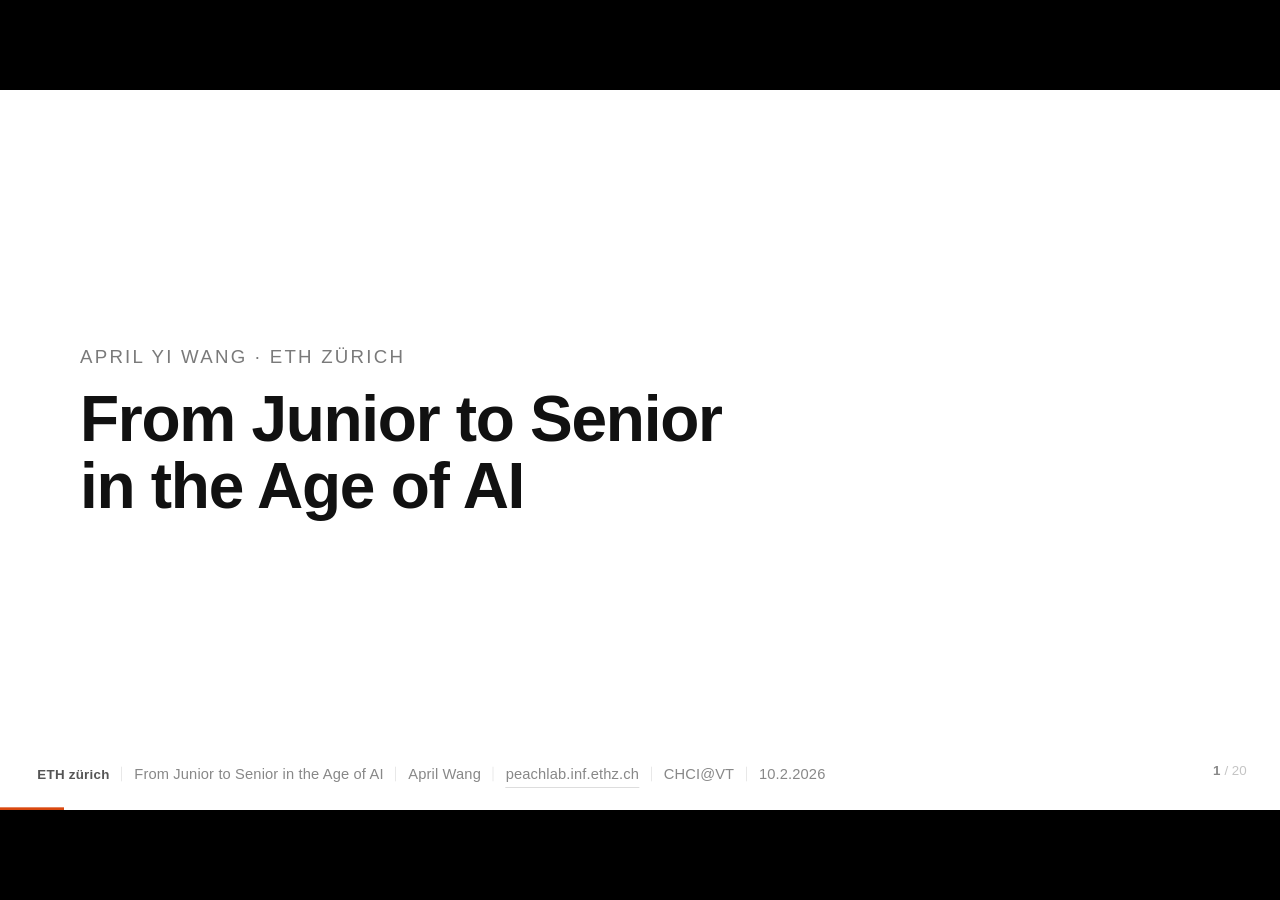
==== index.html @ 9e58dc19 "Polish SketchMind animations, feature walkthroughs, and navigation" ====
<!doctype html>
<html lang="en">
<head>
  <meta name="deck-version" content="2026-10-02 16:45">
<meta charset="utf-8">
<meta name="viewport" content="width=device-width">
<title>From Junior to Senior in the Age of AI</title>
<link rel="stylesheet" href="css/deck.css?v=90">
<link rel="stylesheet" href="css/demos.css?v=90">
</head>
<body>
<div id="stage">

  <!-- ======================= PART 0 ======================= -->

  <section class="slide center" data-title="Title" data-min="1">
    <div class="kicker">April Yi Wang · ETH Zürich</div>
    <h1>From Junior to Senior<br>in the Age of AI</h1>
    <aside class="notes">
      // Slide 1. Open directly.
      Thank you for having me. I'm April Wang, and my research is at the intersection of HCI and educational technology.
      Today, I'll talk about how we can design intelligent systems that help people develop expertise.
      A lot of learning happens while you're trying to get something to work. You try an idea, get stuck, figure out what you misunderstood, and try again. Along the way, you develop judgment.
      AI changes that process. It can get us to a working solution much faster—but reaching a solution and developing that judgment don't necessarily happen together.
      That's the tension I want to explore today.
      // Transition to Slide 2.
      Recent research gives us a reason to look more closely.
    </aside>
  </section>

  <section class="slide" data-title="Why now" data-min="1">
    <div class="why">
      <a class="first" href="https://doi.org/10.1145/3706598.3713778" target="_blank" rel="noopener"><img src="assets/m-lee.png" alt="Lee et al., CHI 2025"><span class="src">Lee et al., CHI 2025 · survey of 319 knowledge workers (self-reported)</span></a>
    </div>
    <aside class="notes">
      // Slide 2. The CHI paper only; no beats.
      A CHI study found that higher confidence in generative AI was associated with less self-reported critical thinking.
      So when we're confident in AI's answer, what happens to our own thinking?
      Let's try a small learning task together. I'll introduce a sorting algorithm, then show you an AI-generated solution—and ask you to predict what it does.
      First, how many of you are familiar with bubble sort?
      // Pause for hands.
      Quite a few! Let's try something less familiar: pancake sort.
    </aside>
  </section>

  <section class="slide" data-demo="intro" data-title="Pancake sort" data-min="1.5">
    <div class="intro">
      <div>
        <h2>Pancake sort</h2>
        <p class="rule">You may only flip the top <i>k</i> pancakes.</p>
        <ol>
          <li>find the largest pancake<small>k = index of the largest</small></li>
          <li>flip it to the top<small>flip(k + 1)</small></li>
          <li>flip it to the bottom<small>flip(n)</small></li>
          <li>repeat on the rest<small>n = n − 1, repeat</small></li>
        </ol>
      </div>
      <div class="stackbox"></div>
    </div>
    <aside class="notes">
      // Slide 3. Four beats.
      You have a stack of pancakes of different sizes and one tool, a spatula. You can slide it in anywhere and flip everything above it: the top k pancakes. That's the only move. The goal is to sort the stack, biggest at the bottom.
      [1] Step one: find the largest pancake in the part you haven't sorted yet. Here it's the 4.
      [2] Step two: flip it to the top.
      [3] Step three: flip the whole unsorted part. Now the largest is at the bottom, and we never touch it again.
      [4] Step four: repeat on the rest.
      On this particular stack, the rest is already sorted. One round happened to be enough. Remember that—it will matter later.
      Four steps. Keep those in mind.
    </aside>
  </section>

  <section class="slide" data-demo="demo0" data-title="Demo 0 · ChatGPT writes pancake sort (Rust)" data-min="3">
    <div class="d0">
      <div class="qtop"></div>
      <div class="window chatwin"><div class="bar"><i></i><i></i><i></i><span>chat</span></div><div class="chat"></div></div>
      <div class="window testwin"><div class="bar"><i></i><i></i><i></i><span>tests</span></div><div class="tests"></div></div>
      <div class="qopts"></div>
      <div class="poll"><div class="qr"><img src="assets/qr.png" alt="QR"><span class="url">peachlab.inf.ethz.ch/vote</span></div><div class="bars"><div class="bar" data-v="A" data-l="4"><i></i><span class="n">0</span></div><div class="bar" data-v="B" data-l="6"><i></i><span class="n">0</span></div><div class="bar" data-v="C" data-l="8"><i></i><span class="n">0</span></div><div class="total">waiting for votes…</div></div></div>
    </div>
    <aside class="notes">
      // Slide 4. Four beats. Beat 4 is the question with the live poll; key 0 resets it.
      Let's do what many of us do now: ask a chatbot to write pancake sort for us—even in a programming language we're not familiar with. Let's say Rust.
      [1] There it is. Ten lines, a confident explanation. It looks plausible.
      [2] And it passes the tests. Four green ticks. This is a very tempting place to stop.
      But let's check what we understand.
      [3] Same code. I've added one line after each flip: print the word "flip."
      [4] For the input 4, 2, 5, 1, how many times does this print "flip"? A, four. B, six. C, eight. Scan the QR code and vote. I'll give you a moment.
      // Wait for the bars. Answer: B, six.
      // Two flips per round, three rounds; in every round the largest is not already at the bottom.
      Six. Two flips in each of three rounds.
      Some of you read the code. Some probably replayed the pancakes in your head. Either way, you had to do something beyond looking at the green ticks: predict what the program would do.
      The code was there. The tests passed. Neither told us whether we understood it.
      That gap is what I want to talk about.
    </aside>
  </section>

  <section class="slide" data-title="How a programmer learns" data-min="2">
      <div class="brainwrap">
      <svg class="brain" viewBox="20 0 1080 900">
        <path class="outline" style="fill:none" d="M 933.0 859.0 C 931.8 858.0 928.5 860.0 925.9 853.1 C 923.4 846.3 920.3 832.1 917.8 818.0 C 915.2 804.0 912.1 788.6 910.7 768.9 C 909.4 749.2 908.6 721.5 909.6 699.9 C 910.5 678.2 912.5 657.4 916.6 639.0 C 920.7 620.7 931.2 599.1 934.1 589.9 C 937.1 580.7 925.8 596.9 934.1 584.0 C 942.5 571.2 972.4 532.4 984.4 512.7 C 996.5 493.0 1001.0 479.9 1006.7 465.9 C 1012.3 451.8 1015.6 438.8 1018.4 428.4 C 1021.1 418.1 1021.9 415.6 1023.1 403.9 C 1024.2 392.2 1025.6 375.2 1025.4 358.2 C 1025.2 341.3 1023.6 316.9 1021.9 302.1 C 1020.1 287.3 1019.2 282.6 1014.9 269.3 C 1010.6 256.1 1002.6 235.8 996.1 222.5 C 989.7 209.3 983.9 200.7 976.3 189.8 C 968.7 178.8 961.6 168.9 950.5 157.0 C 939.4 145.1 923.0 129.5 909.6 118.4 C 896.1 107.3 883.4 98.7 869.8 90.3 C 856.1 81.9 841.1 74.1 827.7 68.1 C 814.2 62.0 803.9 58.1 789.1 54.0 C 774.2 49.9 754.0 45.8 738.8 43.5 C 723.5 41.2 717.9 40.0 697.8 40.0 C 677.7 40.0 640.5 41.2 618.2 43.5 C 596.0 45.8 584.3 48.6 564.4 54.0 C 544.5 59.5 516.8 68.3 498.9 76.3 C 481.0 84.3 470.6 91.9 456.8 102.0 C 442.9 112.1 429.5 122.7 415.8 137.1 C 402.2 151.5 384.0 176.1 374.9 188.6 C 365.7 201.1 364.9 204.0 360.8 212.0 C 356.7 220.0 355.4 221.2 350.3 236.6 C 345.2 252.0 334.3 288.2 330.4 304.4 C 326.5 320.6 327.5 323.3 326.9 333.7 C 326.3 344.0 325.5 354.5 326.9 366.4 C 328.3 378.3 330.4 392.0 335.1 405.0 C 339.8 418.1 351.5 434.7 355.0 444.8 C 358.5 455.0 356.4 460.4 356.2 465.9 C 356.0 471.3 357.1 468.6 353.8 477.6 C 350.5 486.6 344.7 502.3 336.3 519.7 C 327.9 537.1 309.6 568.8 303.5 581.7 C 297.5 594.6 300.4 592.0 300.0 596.9 C 299.6 601.8 300.4 607.3 301.2 611.0 C 302.0 614.7 301.9 616.2 304.7 619.1 C 307.4 622.1 313.3 626.4 317.6 628.5 C 321.8 630.7 324.2 631.2 330.4 632.0 C 336.7 632.8 350.5 632.4 355.0 633.2 C 359.5 634.0 357.3 630.7 357.3 636.7 C 357.3 642.7 353.6 660.1 355.0 669.5 C 356.4 678.8 363.4 684.3 365.5 692.9 C 367.7 701.4 366.1 714.9 367.9 720.9 C 369.6 727.0 374.1 726.4 376.1 729.1 C 378.0 731.9 378.4 728.7 379.6 737.3 C 380.7 745.9 381.1 770.7 383.1 780.6 C 385.0 790.6 387.0 791.7 391.3 797.0 C 395.6 802.3 403.0 808.5 408.8 812.2 C 414.7 815.9 419.9 818.0 426.4 819.2 C 432.8 820.4 442.0 821.2 447.4 819.2 C 452.9 817.3 457.2 809.5 459.1 807.5"/>
        <g class="mod in">
          <text class="lbl" x="60" y="372">Information</text>
          <path class="dash" d="M 250 350 L 465 350 M 250 372 L 465 372 M 250 394 L 465 394"/><path class="head" d="M 457 337 L 485 372 L 457 407"/>
        </g>
        <g class="mod stm">
          <path class="bx" d="M 498.9 298.4 L 534.9 299.3 L 570.8 297.6 L 606.8 298.6 L 642.7 297.8 L 678.6 297.5 L 714.6 298.6 L 715.6 320.5 L 715.1 342.3 L 712.6 364.1 L 712.7 385.9 L 712.5 407.8 L 713.3 429.6 L 678.0 428.9 L 642.7 431.1 L 607.5 431.0 L 572.2 430.3 L 536.9 430.2 L 501.7 431.2 L 502.4 408.2 L 502.0 385.2 L 499.0 362.3 L 500.2 339.3 L 499.9 316.4 L 498.9 293.4"/>
          <text class="lbl mid" x="607" y="358">Short-term</text><text class="lbl mid" x="607" y="392">memory</text>
        </g>
        <g class="mod ltm">
          <path class="bx" d="M 760.0 228.7 L 798.3 230.0 L 836.6 228.8 L 875.0 229.8 L 913.3 229.6 L 951.6 228.4 L 989.9 228.4 L 990.5 253.9 L 990.2 279.4 L 991.0 304.9 L 992.2 330.4 L 992.1 355.9 L 991.7 381.5 L 953.2 380.1 L 914.5 382.2 L 876.0 381.8 L 837.4 379.6 L 798.8 380.3 L 760.2 379.2 L 760.3 353.3 L 760.0 327.4 L 759.6 301.5 L 761.7 275.5 L 759.1 249.6 L 760.0 223.7"/>
          <text class="lbl mid" x="875" y="298">Long-term</text><text class="lbl mid" x="875" y="332">memory</text>
          <path class="dash" d="M 850 390 L 800 530"/><path class="head" d="M 822 525 L 796 540 L 797 512"/>
        </g>
        <g class="mod wm">
          <path class="bx" d="M 619.7 538.8 L 659.8 540.2 L 699.9 537.6 L 740.1 537.6 L 780.2 538.1 L 820.4 539.9 L 860.5 539.1 L 860.0 562.7 L 861.0 586.4 L 860.5 610.1 L 860.8 633.7 L 859.7 657.3 L 859.4 681.0 L 819.4 682.3 L 779.4 680.1 L 739.4 679.3 L 699.3 679.0 L 659.3 679.6 L 619.3 680.2 L 620.8 655.8 L 617.9 631.4 L 618.8 607.0 L 621.0 582.6 L 620.5 558.2 L 619.7 533.8"/>
          <text class="lbl mid" x="740" y="603">Working</text><text class="lbl mid" x="740" y="637">memory</text>
          <path class="dash" d="M 640 440 L 690 530"/><path class="head" d="M 668 522 L 693 538 L 692 508"/>
        </g>
      </svg>
        <div class="examples">
          <div class="beat ex stm"><div class="k">Short-term memory</div><div class="hand">2 3 4 1</div><div class="code">arr[..=max_i].reverse();</div><div class="note">what you just saw</div></div>
          <div class="beat ex wm"><div class="k">Working memory</div><div class="chips"><span>k = 2</span><span>flip(3)</span><span>flip(4)</span><span class="dim">repeat?</span></div><div class="note">where thinking happens</div></div>
          <div class="beat ex ltm"><div class="k">Long-term memory</div><div class="chunks"><span>for size in (2..=n).rev()</span><span>arr[..=max_i].reverse()</span><span>max_by_key(|&amp;i| arr[i])</span></div><div class="note">Rust syntax already learned</div></div>
          <div class="beat ex ai"><div class="k">AI</div><div class="flow">prompt <i>→</i> answer</div><div class="note">nothing passes through working memory · nothing gets stored</div></div>
        </div>
      </div>
    <aside class="notes">
      // Slide 4. Four beats. Head on the left; example cards on the right.
      // Treat the diagram as a simplified model, not a literal pipeline.
      Here's a simplified way to think about that gap.
      [1] You encounter some information: an array, a line of code, an explanation. Short-term memory lets you briefly hold onto it.
      [2] Working memory is where you actively work with that information. Hold the position of the largest pancake. Work out what the flip changes. Remember which part is already sorted. But working memory has limited room.
      [3] What you already know, in long-term memory, makes a difference. If you know Rust, a range or a slice is a familiar chunk. If you don't, understanding the syntax competes with understanding the algorithm.
      Part of expertise is having those chunks—and knowing when to use them.
      [4] A chatbot can give you the finished program without requiring you to predict, test, or revise anything. You can still learn from it, but getting the answer doesn't mean you've done the thinking that builds that expertise.
      Our little poll put some of the thinking back. You had to commit to a prediction.
      So the question for the tools today is: how do we give learners something to think with, inspect, and revise?
    </aside>
  </section>

  <section class="slide center" data-title="Principle" data-min="1">
    <div class="kicker">A principle</div>
    <h1>Make thinking debuggable.</h1>
    <p class="sub"><span class="beat">Externalize it early.</span> <span class="beat">Keep it low-fidelity.</span> <span class="beat">Let it be wrong.</span></p>
    <aside class="notes">
      // Slide 5. Three beats, one line each.
      That gives me my principle: make thinking debuggable.
      Seeing the code is a start. Debuggable means being able to locate a problem in your understanding and do something about it.
      Three things follow.
      [1] Externalize it early. Get the thinking out of your head while you're still forming the solution: a plan, a sketch, a sentence.
      [2] Keep it low-fidelity. Cheap enough to change, but concrete enough that it can be wrong.
      [3] And let it be wrong. Give learners a way to discover the problem and revise their own approach.
      Today, that feedback will take several forms: a label, an explanation, a failing input—and a puppy walking off the screen.
    </aside>
  </section>

  <!-- ======================= PART 1 ======================= -->

  <section class="slide" data-title="1.1 How we learn to program" data-min="1">
    <div class="fid">
      <div class="zones">
        <div class="zone high"><div class="chips"><span class="chip">Python</span></div>
          <pre class="fx code">def pancake_sort(a):
    for size in range(len(a), 1, -1):
        k = a.index(max(a[:size]))
        a[:k+1] = a[:k+1][::-1]
        a[:size] = a[:size][::-1]</pre></div>
        <div class="zone mid beat"><div class="chips"><span class="chip">Scratch</span><span class="chip">Parsons problems</span></div>
          <div class="fx two">
            <div class="blocks"><div class="blk hat">when <b>←</b> key pressed</div><div class="blk">change x by <i>-10</i></div><div class="blk">if <i>x &lt; -220</i> then</div><div class="blk in">set x to <i>-220</i></div></div>
            <div class="parsons"><div class="tile">a[:size] = a[:size][::-1]</div><div class="tile">k = a.index(max(a[:size]))</div><div class="tile">for size in range(len(a), 1, -1):</div><div class="tile">a[:k+1] = a[:k+1][::-1]</div></div>
          </div></div>
        <div class="zone low beat"><div class="chips"><span class="chip">Pseudocode</span><span class="chip">EiPE</span></div>
          <pre class="fx pseudo">find the largest pancake
flip it to the top
flip it to the bottom
repeat on the rest</pre></div>
      </div>
      <div class="axis"><span>High fidelity</span><span class="line"></span><span>Low fidelity</span></div>
      <div class="axis sub"><span>expensive to be wrong</span><span></span><span>cheap to be wrong</span></div>
    </div>
    <aside class="notes">
      // Slide 6. Two beats. Python is there from the start; blocks appear on beat 1, pseudocode on beat 2.
      Programming education already gives us ways to separate reasoning from some of the details of code.
      On the left, Python: syntax, control flow, all the implementation decisions.
      [1] Then blocks. Scratch lets you work with program structure without typing syntax. Parsons problems give you the lines and ask you to put them in order.
      Each representation changes what the learner has to work out.
      [2] Further to the right, pseudocode—or explaining a program in plain English. David Smith here at Virginia Tech has worked on "explain in plain English."
      That's where we'll start: learners expressing a solution in their own words, before implementing it.
      Can a machine help them examine that plan?
    </aside>
  </section>

  <section class="slide" data-demo="demo1" data-title="Demo 1 · DBox" data-min="3">
    <div class="ptag">DBox <span class="sep">|</span> CHI ’25</div>
    <div class="d1">
      <div class="window tree">
        <div class="task">Sort the pancakes. You may only flip the top <em>k</em> pancakes.</div>
        <div class="box nodes"></div>
        <div class="toolbar"><span class="btn">Hint</span><span class="btn primary check">Check</span></div>
      </div>
      <div class="side"><div class="stackbox"></div><div class="cap">[2, 3, 4, 1]</div></div>
    </div>
    <aside class="notes">
      // Slide 7. Seven beats. The box is the whole solution; steps are slices of it.
      This is DBox. Here, the learner starts with a plan. The box represents the whole solution, and each step is a slice of it.
      [1] Two steps: find the largest pancake, flip it to the bottom.
      That's the whole plan as far as this learner is concerned.
      [2] Check. In this interaction, the AI doesn't rewrite the plan. It labels the steps.
      Step one is fine; the dashed border means it could be broken down further. Step two is wrong.
      [3] The learner cuts that step in two: flip it to the top, then flip it to the bottom.
      Check. Those operations now make sense.
      [4] They can keep cutting. "Find the largest" becomes: start with the first element, check each remaining element, update the largest if you find a bigger one.
      That's already almost code, and the learner wrote every word.
      // The missing repetition remains unflagged. Don't reveal it yet.
      One thing we saw in the study was that learners also challenged the system's judgments. When the AI was wrong, they sometimes ignored it or ran their code to check. They had their own reasoning to compare it against.
      [5] Fold step one back up; we've seen it.
      [6] Now change just a few words. Instead of "flip it to the top," the learner writes "flip the biggest one."
      [7] Check. Question mark.
      Does that mean flip just that pancake? Flip the prefix ending there? Move it somewhere?
      The words leave the operation unclear.
      What if the learner could show us what they mean?
    </aside>
  </section>
  <section class="slide" data-demo="demo2" data-title="Demo 2 · Plan Tracing" data-min="2.5">
    <div class="ptag">Plan Tracing <span class="sep">|</span> SIGCSE ’27</div>
    <div class="d1 d2v">
      <div class="window tree">
        <div class="task"><span class="input">input: <b>—</b></span><span class="trhead">array after</span></div>
        <div class="box nodes"></div>
        <div class="toolbar"><span class="btn primary verify">Check</span></div>
      </div>
      <div class="side">
        <div class="stackbox"></div><div class="cap">[2, 3, 4, 1]</div>
        <div class="window feedback"><div class="bar"><i></i><i></i><i></i><span>AI feedback</span><span class="x">✕</span></div><div class="body"></div></div>
      </div>
    </div>
    <aside class="notes">
      // Slide 8. Seven beats. Same box; a trace cell on every slice.
      Plan Tracing. Same plan, same box, same question mark. But now each slice has a cell on the right: what does the array look like after this step?
      [1] Here's the input: 2, 3, 4, 1.
      [2] Finding the largest doesn't change the array. Then comes "flip the biggest one."
      What happens to the numbers?
      [3] The learner writes: 4, 3, 2, 1.
      Now we have something concrete: they flipped the first three elements. The question mark stays because we haven't checked yet.
      [4] Last step: flip the whole stack. 1, 2, 3, 4.
      Sorted. It looks finished.
      [5] Check. In this example, the trace gives the AI enough information to interpret that vague step.
      [6] Now look at the feedback. Seven paragraphs. Buried in there is an important point: this plan never repeats.
      On 3, 2, 4, 1, the same steps would leave us with 1, 3, 2, 4.
      [7] Scroll. Scroll. Scroll.
      The problem is in the explanation. But the most immediate thing on screen is a sorted array.
      In our study, learners used traces to test and revise their own plans. One described working with the numbers before they could explain the idea in words.
      But we didn't find better AI feedback.
      Rather than keep tuning prompts, we wanted to explore a different approach: could we make the trace executable, and check it without a language model?
    </aside>
  </section>
  <section class="slide" data-demo="demo3" data-title="Demo 3 · SketchMind" data-min="5">
    <div class="ptag">SketchMind <span class="sep">|</span> UIST ’26</div>
    <div class="d3">
      <div class="window tablet">
        <div class="pens">
          <span class="pen" data-pen="data" style="--pc:#555"><i></i>Data</span>
          <span class="pen" data-pen="fm" style="--pc:#e8862a"><i></i>find_max</span>
          <span class="pen" data-pen="fl" style="--pc:#8e5bd6"><i></i>flip</span>
          <span class="sep"></span><span class="lbl">user created</span><span class="userpen"></span>
          <span class="spacer"></span>
          <span class="views"><span data-v="value" class="on">value</span><span data-v="index">index</span><span data-v="param">param</span></span>
          <span class="done">Check</span>
        </div>
        <div class="body">
          <div class="canvas"><svg class="sheet" viewBox="0 0 1000 795"></svg>
            <div class="hint"><span class="spark">✦</span>Hmmm, what if we make a small change to the input.</div></div>
          <div class="plan"><div class="hdr">plan <span class="try">Try [3, 2, 4, 1]</span><span class="merge">Merge</span></div></div>
        </div>
      </div>
      <svg class="cursor" viewBox="0 0 100 100"><g transform="translate(4,96) rotate(45)"><path d="M0 0 L-8 -20 L8 -20 Z" fill="#f2dcb8" stroke="#222" stroke-width="2.2" stroke-linejoin="round"/><path d="M0 0 L-3 -8 L3 -8 Z" fill="#222"/><rect x="-8" y="-78" width="16" height="58" rx="2.5" fill="#fff" stroke="#222" stroke-width="2.2"/><rect x="-8" y="-78" width="16" height="9" rx="2.5" fill="#cfcfcf" stroke="#222" stroke-width="2.2"/><line x1="-2" y1="-70" x2="-2" y2="-26" stroke="#ddd" stroke-width="2"/></g></svg>
    </div>
    <aside class="notes">
      // Slide 9. Fourteen beats. Longest demo.
      // If behind, compress beats 11–14 into one view switch and the closing sentence; preserve the move from a concrete example to a general procedure.
      SketchMind. A pen, a tablet, and the same four steps.
      Instead of asking an AI to judge the plan, we run it—and look for an input that breaks it.
      [1] The learner writes the numbers. They're recognized; this is an array now. On the right, a trace starts: one line per operation.
      [2] Pick the find-max pen, draw across the numbers. The 4 lights up. One line in the trace.
      [3] The flip pen, across the first three. They move. Another line.
      [4] Flip across all four. Sorted. Three lines, and the learner is done.
      Same place we were in the last demo.
      [5] Check. Instead of an explanation, a small change to the input.
      [6] One tap. The input becomes 3, 2, 4, 1. The procedure stays the same.
      [7] Replay. Find max. Flip three. Flip all.
      1, 3, 2, 4. Not sorted.
      Now the missing repetition has a visible consequence.
      We saw this in our study too. One learner's bubble sort worked on the first input. A small change exposed a missing comparison—and they went back and added it.
      [8] Here, the learner needs another round. Rather than rebuild those operations, they select the three steps and merge them.
      One reusable procedure. Their own pen.
      [9] Pick it up. Apply it to the first three numbers. The machine performs the round they defined.
      [10] Then the first two. Sorted.
      They've built the repetition through concrete actions. But so far, it's still a solution on four numbers.
      [11] How do we get from this example to an algorithm?
      [12] Switch to index view. Same operations, now expressed through positions rather than values.
      The rounds have the same structure. What changes is the range.
      [13] Merge that repeated structure into a loop.
      [14] In parameter view: from n minus one down to one.
      Now the procedure can describe a stack of a different size.
      This is pancake sort, the thing the chatbot wrote in Demo 0, except this learner can point at every line and say where it came from.
      No language model judged the plan here. The operations have defined behavior, and the checker searches for a failing input.
      That works in this constrained world of arrays and sorting. But many people learn programming because they want to make something visual.
      What should a useful step look like for them?
    </aside>
  </section>
  <section class="slide" data-demo="demo4" data-title="Demo 4 · VisDeCode" data-min="1.5">
    <div class="ptag">VisDeCode <span class="sep">|</span> Ongoing</div>
    <div class="d4">
      <div class="hero">
        <div class="pair">
          <canvas class="big" width="900" height="624"></canvas>
          <pre class="impl">int n = 4;
float[] ys = new float[n];

void pancake(float x, float y) {
  fill(200, 138, 58);
  ellipse(x, y + 10, 200, 70);   // edge
  ellipse(x, y, 200, 70);        // top
  fill(139, 74, 18);
  ellipse(x, y - 6, 144, 44);    // syrup
  rect(x - 40, y, 6, 30);        // drips
  rect(x + 10, y, 6, 40);
  fill(240, 200, 60);
  rect(x - 14, y - 30, 28, 18);  // butter
}

void draw() {
  for (int i = 0; i &lt; n; i++)
    ys[i] = height/2 - i*24;
  for (int i = 0; i &lt; n; i++)
    pancake(width/2, ys[i]);
}</pre>
        </div>
        <div class="cap">Draw a pancake in Processing.</div>
      </div>
      <div class="task"><canvas class="target" width="300" height="208"></canvas><div>Draw a pancake in Processing.<div class="muted">Two ways to break it into steps.</div></div></div>
      <div class="cols">
        <div class="col code"><h3>code-based <small>one code change per step</small></h3></div>
        <div class="col vis"><h3>visual-based <small>one visible change per step</small></h3></div>
      </div>
    </div>
    <aside class="notes">
      // Slide 10. One beat. Keep it to about a minute.
      A different task: draw a pancake in Processing.
      [1] Here are two ways to break the implementation into steps.
      On the left, by code structure: declare the array—nothing on the canvas. Fill the array—nothing. Define the function—still nothing. Then everything appears at once.
      On the right, by what you can see: one pancake, then thickness and butter, then syrup, then the stack.
      Same final picture. Same final code. A different route through it.
      In our workshops, learners described how visible intermediate results helped them understand the next step and try it themselves.
      That's VisDeCode: make each step produce a change the learner can inspect.
      So far, we've focused on helping learners express and check a solution. But when AI can fill in the gaps, we also have to ask: which decisions should it make?
    </aside>
  </section>
  <section class="slide" data-demo="demo5" data-title="Demo 5 · Scratch" data-min="2.5">
    <div class="ptag">ScratchStoryboard <span class="sep">|</span> Ongoing</div>
    <div class="d5">
      <div class="task"><span class="lbl">Task</span><span class="q"></span></div>
      <div class="grid">
        <div class="window panel">
          <div class="bar"><i></i><i></i><i></i><span>preview</span><span class="toggle"><span data-m="plan" class="on">Plan</span><span data-m="code">Code</span></span><span class="spacer"></span><span class="check">Check</span></div>
          <div class="content">
            <div class="planlist"></div>
            <div class="codeview"><div class="blocks"></div><div class="planlist mini"></div></div>
          </div>
        </div>
        <div class="stagebox">
          <canvas width="1440" height="1080"></canvas>
          <div class="keys"><span class="l">←</span><span class="r">→</span></div>
          <div class="hint"><span class="spark">✦</span>Hmmm, how about this…</div>
        </div>
      </div>
    </div>
    <aside class="notes">
      // Slide 11. Five beats. Key moment is beat 3: the puppy walks off. Let it sit.
      A task for a child: design a game where a puppy catches falling pancakes.
      The child describes it in a sentence.
      [1] AI can turn that sentence into a preview. On the left, the plan it interpreted. On the right, the game.
      [2] Left, right. The puppy catches. It works.
      But the sentence didn't specify everything.
      [3] Try holding left.
      // Pause. Say nothing until the puppy is gone.
      What happens at the edge of the screen?
      The child never specified that. The AI chose a behavior. Now there's a decision the child can inspect—and make.
      [4] Add a line: if the puppy reaches the edge, keep it there.
      Now it stops. Still catches.
      In our study with educators, an incomplete plan wasn't automatically a reason to withhold a preview. Sometimes seeing what happens could help a child decide what they wanted. Other times, educators wanted clarification first.
      [5] Now switch to code mode. The blocks are the child's to build, and the plan tracks their progress.
      The preview gives them something to examine. They still implement the game.
      The design question is when AI's help creates an opportunity to reason—and when it quietly takes that opportunity away.
    </aside>
  </section>
  <section class="slide" data-title="Part 1 close" data-min="1">
    <div class="recap">
      <p class="motto">Make thinking debuggable.</p>
      <p class="motto2">Externalize it early. Keep it low-fidelity. Let it be wrong.</p>
      <table class="mat">
        <thead><tr><th></th><th>externalize through</th><th>be wrong through</th></tr></thead>
        <tbody>
          <tr><td class="who">DBox</td><td>natural language</td><td>natural language</td></tr>
          <tr><td class="who">Plan Tracing</td><td>natural language + tracing</td><td>natural language</td></tr>
          <tr><td class="who">SketchMind</td><td>sketch + tracing</td><td>tracing</td></tr>
        </tbody>
      </table>
    </div>
    <aside class="notes">
      // Slide 12. Static. About thirty seconds.
      Three tools, two questions: how does the learner express their thinking, and how can they check it?
      DBox: a plan in words, with feedback on its steps.
      Plan Tracing: concrete states alongside those words. Helpful for learners' reasoning, but the AI feedback remained a problem.
      SketchMind: executable actions, with a counterexample replayed through the learner's own procedure.
      Across these designs, we moved toward feedback the learner could inspect directly.
      Make thinking debuggable: externalize it early, keep it cheap to revise, and make mistakes useful.
      But everything so far has focused on one learner and one machine. Expertise also grows through other people.
    </aside>
  </section>

  <!-- ======================= PART 2 ======================= -->

  <section class="slide" data-title="2.1 Nobody becomes senior alone" data-min="1">
    <div class="crowd">
      <svg viewBox="0 0 1920 1080" class="crowdsvg">
        <defs><symbol id="headsym" viewBox="150 30 900 850"><path class="outline" style="fill:none;stroke:#1a1a1a;stroke-width:var(--sw,6px);stroke-linejoin:round;stroke-linecap:round" d="M 933.0 859.0 C 931.8 858.0 928.5 860.0 925.9 853.1 C 923.4 846.3 920.3 832.1 917.8 818.0 C 915.2 804.0 912.1 788.6 910.7 768.9 C 909.4 749.2 908.6 721.5 909.6 699.9 C 910.5 678.2 912.5 657.4 916.6 639.0 C 920.7 620.7 931.2 599.1 934.1 589.9 C 937.1 580.7 925.8 596.9 934.1 584.0 C 942.5 571.2 972.4 532.4 984.4 512.7 C 996.5 493.0 1001.0 479.9 1006.7 465.9 C 1012.3 451.8 1015.6 438.8 1018.4 428.4 C 1021.1 418.1 1021.9 415.6 1023.1 403.9 C 1024.2 392.2 1025.6 375.2 1025.4 358.2 C 1025.2 341.3 1023.6 316.9 1021.9 302.1 C 1020.1 287.3 1019.2 282.6 1014.9 269.3 C 1010.6 256.1 1002.6 235.8 996.1 222.5 C 989.7 209.3 983.9 200.7 976.3 189.8 C 968.7 178.8 961.6 168.9 950.5 157.0 C 939.4 145.1 923.0 129.5 909.6 118.4 C 896.1 107.3 883.4 98.7 869.8 90.3 C 856.1 81.9 841.1 74.1 827.7 68.1 C 814.2 62.0 803.9 58.1 789.1 54.0 C 774.2 49.9 754.0 45.8 738.8 43.5 C 723.5 41.2 717.9 40.0 697.8 40.0 C 677.7 40.0 640.5 41.2 618.2 43.5 C 596.0 45.8 584.3 48.6 564.4 54.0 C 544.5 59.5 516.8 68.3 498.9 76.3 C 481.0 84.3 470.6 91.9 456.8 102.0 C 442.9 112.1 429.5 122.7 415.8 137.1 C 402.2 151.5 384.0 176.1 374.9 188.6 C 365.7 201.1 364.9 204.0 360.8 212.0 C 356.7 220.0 355.4 221.2 350.3 236.6 C 345.2 252.0 334.3 288.2 330.4 304.4 C 326.5 320.6 327.5 323.3 326.9 333.7 C 326.3 344.0 325.5 354.5 326.9 366.4 C 328.3 378.3 330.4 392.0 335.1 405.0 C 339.8 418.1 351.5 434.7 355.0 444.8 C 358.5 455.0 356.4 460.4 356.2 465.9 C 356.0 471.3 357.1 468.6 353.8 477.6 C 350.5 486.6 344.7 502.3 336.3 519.7 C 327.9 537.1 309.6 568.8 303.5 581.7 C 297.5 594.6 300.4 592.0 300.0 596.9 C 299.6 601.8 300.4 607.3 301.2 611.0 C 302.0 614.7 301.9 616.2 304.7 619.1 C 307.4 622.1 313.3 626.4 317.6 628.5 C 321.8 630.7 324.2 631.2 330.4 632.0 C 336.7 632.8 350.5 632.4 355.0 633.2 C 359.5 634.0 357.3 630.7 357.3 636.7 C 357.3 642.7 353.6 660.1 355.0 669.5 C 356.4 678.8 363.4 684.3 365.5 692.9 C 367.7 701.4 366.1 714.9 367.9 720.9 C 369.6 727.0 374.1 726.4 376.1 729.1 C 378.0 731.9 378.4 728.7 379.6 737.3 C 380.7 745.9 381.1 770.7 383.1 780.6 C 385.0 790.6 387.0 791.7 391.3 797.0 C 395.6 802.3 403.0 808.5 408.8 812.2 C 414.7 815.9 419.9 818.0 426.4 819.2 C 432.8 820.4 442.0 821.2 447.4 819.2 C 452.9 817.3 457.2 809.5 459.1 807.5"/><g class="inner" style="visibility: var(--inner, visible)"><path class="bx" style="fill:#fff;stroke:#1a1a1a;stroke-width:5px;stroke-linejoin:round" d="M 498.9 298.4 L 534.9 299.3 L 570.8 297.6 L 606.8 298.6 L 642.7 297.8 L 678.6 297.5 L 714.6 298.6 L 715.6 320.5 L 715.1 342.3 L 712.6 364.1 L 712.7 385.9 L 712.5 407.8 L 713.3 429.6 L 678.0 428.9 L 642.7 431.1 L 607.5 431.0 L 572.2 430.3 L 536.9 430.2 L 501.7 431.2 L 502.4 408.2 L 502.0 385.2 L 499.0 362.3 L 500.2 339.3 L 499.9 316.4 L 498.9 293.4"/><path class="bx" style="fill:#fff;stroke:#1a1a1a;stroke-width:5px;stroke-linejoin:round" d="M 760.0 228.7 L 798.3 230.0 L 836.6 228.8 L 875.0 229.8 L 913.3 229.6 L 951.6 228.4 L 989.9 228.4 L 990.5 253.9 L 990.2 279.4 L 991.0 304.9 L 992.2 330.4 L 992.1 355.9 L 991.7 381.5 L 953.2 380.1 L 914.5 382.2 L 876.0 381.8 L 837.4 379.6 L 798.8 380.3 L 760.2 379.2 L 760.3 353.3 L 760.0 327.4 L 759.6 301.5 L 761.7 275.5 L 759.1 249.6 L 760.0 223.7"/><path class="bx" style="fill:#fff;stroke:#1a1a1a;stroke-width:5px;stroke-linejoin:round" d="M 619.7 538.8 L 659.8 540.2 L 699.9 537.6 L 740.1 537.6 L 780.2 538.1 L 820.4 539.9 L 860.5 539.1 L 860.0 562.7 L 861.0 586.4 L 860.5 610.1 L 860.8 633.7 L 859.7 657.3 L 859.4 681.0 L 819.4 682.3 L 779.4 680.1 L 739.4 679.3 L 699.3 679.0 L 659.3 679.6 L 619.3 680.2 L 620.8 655.8 L 617.9 631.4 L 618.8 607.0 L 621.0 582.6 L 620.5 558.2 L 619.7 533.8"/>
            <path class="dash" style="fill:none;stroke:#1a1a1a;stroke-width:5px;stroke-dasharray:10 10;stroke-linecap:round" d="M 640 440 L 690 530"/><path class="dash" style="fill:none;stroke:#1a1a1a;stroke-width:5px;stroke-dasharray:10 10;stroke-linecap:round" d="M 850 390 L 800 530"/><text class="lbl mid" style="font-size:28px;font-weight:600;fill:#1a1a1a;text-anchor:middle" x="607" y="358">Short-term</text><text class="lbl mid" style="font-size:28px;font-weight:600;fill:#1a1a1a;text-anchor:middle" x="607" y="392">memory</text><text class="lbl mid" style="font-size:28px;font-weight:600;fill:#1a1a1a;text-anchor:middle" x="875" y="298">Long-term</text><text class="lbl mid" style="font-size:28px;font-weight:600;fill:#1a1a1a;text-anchor:middle" x="875" y="332">memory</text><text class="lbl mid" style="font-size:28px;font-weight:600;fill:#1a1a1a;text-anchor:middle" x="740" y="603">Working</text><text class="lbl mid" style="font-size:28px;font-weight:600;fill:#1a1a1a;text-anchor:middle" x="740" y="637">memory</text></g></symbol></defs>
        <g class="others beat" transform="translate(0,70)">
          <use href="#headsym" x="181" y="153" width="210" height="200"/>
          <use href="#headsym" x="399" y="128" width="210" height="200"/>
          <use href="#headsym" x="677" y="147" width="210" height="200"/>
          <use href="#headsym" x="921" y="135" width="210" height="200"/>
          <use href="#headsym" x="1169" y="143" width="210" height="200"/>
          <use href="#headsym" x="1418" y="130" width="210" height="200"/>
          <use href="#headsym" x="1663" y="137" width="210" height="200"/>
          <use href="#headsym" x="113" y="454" width="210" height="200"/>
          <use href="#headsym" x="371" y="441" width="210" height="200"/>
          <use href="#headsym" x="603" y="434" width="210" height="200"/>
          <use href="#headsym" x="1088" y="427" width="210" height="200"/>
          <use href="#headsym" x="1354" y="435" width="210" height="200"/>
          <use href="#headsym" x="1601" y="451" width="210" height="200"/>
          <use href="#headsym" x="166" y="742" width="210" height="200"/>
          <use href="#headsym" x="406" y="727" width="210" height="200"/>
          <use href="#headsym" x="659" y="730" width="210" height="200"/>
          <use href="#headsym" x="915" y="754" width="210" height="200"/>
          <use href="#headsym" x="1171" y="731" width="210" height="200"/>
          <use href="#headsym" x="1429" y="748" width="210" height="200"/>
          <use href="#headsym" x="1673" y="751" width="210" height="200"/>
        </g>
        <g class="links beat" transform="translate(0,70)">
          <line x1="395" y1="222" x2="396" y2="219"/>
          <line x1="613" y1="215" x2="673" y2="220"/>
          <line x1="891" y1="222" x2="917" y2="219"/>
          <line x1="756" y1="328" x2="734" y2="412"/>
          <line x1="1004" y1="317" x2="982" y2="417"/>
          <line x1="1383" y1="218" x2="1414" y2="215"/>
          <line x1="1245" y1="324" x2="1222" y2="406"/>
          <line x1="1632" y1="213" x2="1659" y2="214"/>
          <line x1="1501" y1="313" x2="1480" y2="412"/>
          <line x1="1747" y1="320" x2="1726" y2="428"/>
          <line x1="237" y1="637" x2="252" y2="718"/>
          <line x1="585" y1="518" x2="599" y2="517"/>
          <line x1="489" y1="625" x2="498" y2="702"/>
          <line x1="817" y1="516" x2="851" y2="518"/>
          <line x1="727" y1="617" x2="744" y2="707"/>
          <line x1="980" y1="623" x2="1001" y2="731"/>
          <line x1="1302" y1="510" x2="1350" y2="512"/>
          <line x1="1221" y1="608" x2="1249" y2="710"/>
          <line x1="1483" y1="617" x2="1510" y2="726"/>
          <line x1="1730" y1="633" x2="1754" y2="729"/>
          <line x1="380" y1="816" x2="402" y2="813"/>
          <line x1="619" y1="808" x2="655" y2="809"/>
          <line x1="872" y1="819" x2="912" y2="825"/>
          <line x1="1129" y1="826" x2="1168" y2="820"/>
          <line x1="1385" y1="817" x2="1425" y2="822"/>
          <line x1="1643" y1="830" x2="1669" y2="830"/>
        </g>
        <g class="ask beat">
          <path class="bub" d="M 1040 36 h 560 a 18 18 0 0 1 18 18 v 96 a 18 18 0 0 1 -18 18 h -340 l -40 40 l -6 -40 h -174 a 18 18 0 0 1 -18 -18 v -96 a 18 18 0 0 1 18 -18 z"/>
          <text class="q" x="1070" y="84">Why does pancake sort run faster on an</text>
          <text class="q" x="1070" y="126">unsorted array than on a sorted one?</text>
        </g>
        <use class="me" href="#headsym" x="110" y="90" width="900" height="850"/>
      </svg>
    </div>
    <aside class="notes">
      // Slide 13. Three beats. The head shrinks into a crowd.
      This is the same head from before.
      [1] Zoom out, and it's one among many.
      [2] Other people challenge our assumptions, share approaches we wouldn't have considered, and notice details we miss.
      A colleague asks why. Someone on a forum spots the important number in your question.
      [3] Here's a different sorting problem: a program runs faster on unsorted data than on sorted data.
      You can measure it, but you can't explain it.
      Where do you go?
    </aside>
  </section>
  <section class="slide" data-demo="demo6" data-title="Demo 6 · ChatCommunity" data-min="2.5">
    <div class="ptag">ChatCommunity <span class="sep">|</span> CSCW ’26 Best Paper 🏆</div>
    <div class="d6">
      <div class="cols">
        <div class="window col gpt"><div class="bar"><i></i><i></i><i></i><span></span></div><div class="body"><div class="uq"><span class="avatar">🐑</span><span class="qt">Pancake sort on a sorted array should do zero flips. But when I test it, the <b>unsorted</b> array runs faster — <code>unsorted: 3 h</code> <code>sorted: 6 h</code> on 600,000 strings. Why?</span></div><div class="ans"></div></div></div>
        <div class="window col thread"><div class="bar"><i></i><i></i><i></i><span>stackoverflow.com/questions/75779984</span></div><div class="body"></div></div>
        <div class="window col cc"><div class="bar"><i></i><i></i><i></i><span>ChatCommunity</span></div><div class="body"><div class="uq"><span class="avatar">🐑</span><span class="qt">Pancake sort on a sorted array should do zero flips. But when I test it, the <b>unsorted</b> array runs faster — <code>unsorted: 3 h</code> <code>sorted: 6 h</code> on 600,000 strings. Why?</span></div><div class="ans"></div><div class="srcs"></div></div></div>
      </div>
      <div class="chart"><img src="assets/so-questions.png" alt=""></div>
    </div>
    <aside class="notes">
      // Slide 14. Three beats.
      // Stack Overflow thread is on screen from the start.
      // The thread illustrates the idea; the ChatCommunity studies used Kaggle.
      Here's a real question on Stack Overflow.
      The first answer suggests the usual suspects: machine load, repeated measurements, JVM warm-up.
      Then Kelly looks at the actual times: three hours and six hours. Repeating that fifty times would take hundreds of hours.
      Her answer examines the particular data: sorted strings with long shared prefixes, and the effect of rearranging references on memory access.
      Someone looked closely at the case.
      [1] Now ask a chatbot the same question.
      Warm-up. JIT. Use a benchmark harness.
      Plausible advice. But in this answer, the important details haven't changed the diagnosis.
      [2] Meanwhile, look at the decline in questions being asked on Stack Overflow.
      This chart alone doesn't tell us how much of the change AI caused. But it makes the question urgent: if we increasingly ask in private, what happens to the public conversations others learn from?
      // Let the chart sit briefly.
      [3] ChatCommunity explores a bridge back.
      Here, the response draws on the community discussion, explains why the timings matter, and points back to the people behind the answer.
      We studied this approach on Kaggle. Alongside the answer, learners could see the original posts, their authors, and community context.
      Participants described wanting to follow those sources. For deeper contributions, they often wanted to visit the community and read the full discussion first.
    </aside>
  </section>
  <!-- ======================= PART 3 ======================= -->

  <section class="slide" data-title="Beyond programmers" data-min="0.5">
    <div class="center-h"><h2 class="big">Everything today was about programmers.<br><span class="muted">The next question is everyone else.</span></h2></div>
    <aside class="notes">
      // Slide 15. Static. Thirty seconds.
      Pancake sort was the example. The larger question reaches beyond programming.
      Many students will never write production code, but they will work with systems that generate plans, analyses, and decisions.
      They need ways to examine what those systems do, recognize assumptions, and test whether an answer holds up.
      The same design question follows us: what can a person inspect, challenge, and revise?
    </aside>
  </section>
  <section class="slide" data-title="The lab" data-min="1">
    <div class="lab">
      <h3 class="labname">Programming, Education, and Computer-Human Interaction (<b>PEACH</b>) Lab</h3>
      <div class="photowrap"><img class="photo" src="assets/team.jpg" alt="PEACH Lab"><a class="url" href="https://peachlab.inf.ethz.ch/" target="_blank" rel="noopener">peachlab.inf.ethz.ch</a></div>
      <div class="side">
        <h2>From Junior to Senior in the Age of AI</h2>
        <div class="agenda"><div class="a">Make thinking debuggable.</div><div class="s">representations · feedback</div></div>
        <div class="agenda"><div class="a">Keep learning social.</div><div class="s">learning from and with others · AI as a peer</div></div>
        <div class="agenda"><div class="a">Redefine expertise.</div><div class="s">human–AI collaboration · AI literacy</div></div>
      </div>
    </div>
    <aside class="notes">
      // Slide 16. Static. About a minute.
      These questions shape our work in PEACH at ETH Zurich.
      First, make thinking debuggable. Design representations and feedback that help people develop and examine their own ideas.
      Second, keep learning social. Help AI connect people to the knowledge and reasoning of others—and create opportunities to contribute.
      Third, rethink expertise. Working with AI involves deciding what to delegate, what to check, and when you need to investigate further.
      That connects our programming education work with human-AI collaboration and our work in schools.
    </aside>
  </section>

  <!-- ======================= ENDING ======================= -->

  <section class="slide" data-title="HCI in Switzerland" data-min="0.5">
    <div class="visit">
      <h2>HCI in Switzerland</h2>
      <div class="sites2">
        <a class="site" href="https://hci.ethz.ch/" target="_blank" rel="noopener"><img src="assets/ethhci.png" alt=""><span>hci.ethz.ch · The HCI community at ETH Zurich</span></a>
        <a class="site" href="https://swisschi.acm.org/" target="_blank" rel="noopener"><img src="assets/swisschi.png" alt=""><span>swisschi.acm.org · Swiss ACM SIGCHI Chapter</span></a>
      </div>
    </div>
    <aside class="notes">
      // Slide 17. Static. Fifteen to twenty seconds. Both cards link to the live sites.
      If these questions interest you, these links introduce the wider HCI community at ETH and the Swiss SIGCHI chapter.
      There are people working across computer science, education, architecture, and the social sciences. We'd love to connect.
    </aside>
  </section>
  <section class="slide" data-title="Visit" data-min="0.5">
    <div class="visit"><h2>We welcome your visit.</h2><img class="main" src="assets/visit.png" alt="Zurich: the Greater Zurich Area map, the Alps, fondue, and the ETH main building"></div>
    <aside class="notes">
      // Slide 18. Static. Fifteen to twenty seconds.
      And come visit us in Zurich.
      Students: get in touch about a thesis or an internship. Researchers: come share what you're working on.
      There's plenty to talk about—and the mountains are nearby.
    </aside>
  </section>
  <section class="slide" data-title="Ending" data-min="0.5">
    <div class="ending">
      <div class="top"><h1>From Junior to Senior in the Age of AI:<br>Make Thinking Debuggable</h1></div>
      <div class="works">
        <div class="lbl">Works featured</div>
        <div class="w"><a href="https://peachlab.inf.ethz.ch/projects/dbox/" target="_blank" rel="noopener">DBox: Scaffolding Algorithmic Programming Learning through Learner-LLM Co-Decomposition</a><span class="au">Shuai Ma, Junling Wang, Yuanhao Zhang, Xiaojuan Ma, April Yi Wang</span><span class="ve">CHI 2025</span></div>
        <div class="w"><a href="https://peachlab.inf.ethz.ch/projects/plantracing/" target="_blank" rel="noopener">A Plan-Tracing Interface for AI-Supported Algorithm Planning</a><span class="au">Yoshee Jain, Heejin Do, Zihan Wu, April Yi Wang</span><span class="ve">SIGCSE 2027</span></div>
        <div class="w"><a href="https://peachlab.inf.ethz.ch/projects/sketchmind/" target="_blank" rel="noopener">SketchMind: Toward Executable Pen-Based Sketching for Constructing Sorting Algorithms</a><span class="au">Yang Wu, Clément Pit-Claudel, April Yi Wang</span><span class="ve">UIST 2026</span></div>
        <div class="w"><a href="https://peachlab.inf.ethz.ch/projects/chatcommunity/" target="_blank" rel="noopener">Bridging Instead of Replacing Online Coding Communities with AI through Community-Enriched Chatbot Designs</a><span class="au">Junling Wang, Lahari Goswami, Gustavo Umbelino, Kiara Chau, Mrinmaya Sachan, April Yi Wang</span><span class="ve">CSCW 2026 · Best Paper 🏆</span></div>
      </div>
    </div>
    <aside class="notes">
      // Slide 19. Static. Return clearly to the opening question.
      So how does a junior become senior when AI can write the code?
      We still need opportunities to predict, test, revise, and learn from other people.
      AI changes where those opportunities happen. Our job is to design tools that preserve them—and make the thinking debuggable.
      Thank you.
    </aside>
  </section>

  <div id="fallback"><div class="tag">fallback</div><img alt=""></div>
  <div id="progress"></div>
  <div id="foot"><img class="logo" src="assets/eth-logo.png" alt="ETH Zürich" onerror="this.replaceWith(Object.assign(document.createElement('span'),{className:'logo-text',textContent:'ETH zürich'}))"><span class="sep"></span><span>From Junior to Senior in the Age of AI</span><span class="sep"></span><span>April Wang</span><span class="sep"></span><a href="https://peachlab.inf.ethz.ch" target="_blank" rel="noopener">peachlab.inf.ethz.ch</a><span class="sep"></span><span>CHCI@VT</span><span class="sep"></span><span>10.2.2026</span></div>
  <div id="hud"></div>
  <div id="toc"></div>
</div>

<script src="js/deck.js?v=90"></script>
<script src="js/stack.js?v=90"></script>
<script src="js/intro.js?v=90"></script>
<script src="js/poll.js?v=90"></script>
  <script src="js/demo0.js?v=90"></script>
<script src="js/demo1.js?v=90"></script>
<script src="js/demo2.js?v=90"></script>
<script src="js/demo3.js?v=90"></script>
<script src="js/demo4.js?v=90"></script>
<script src="js/demo5.js?v=90"></script>
<script src="js/demo6.js?v=90"></script>
</body>
</html>
---- css/deck.css ----
/* ---------- Deck engine styles ---------- */
:root {
  --bg: #ffffff;
  --fg: #111111;
  --muted: #7a7a7a;
  --line: #e3e3e3;
  --accent: #d9480f;      /* pancake-ish orange, used sparingly */
  --ok: #2b8a3e;
  --bad: #c92a2a;
  --warn: #e67700;
  --code-bg: #f6f6f6;
  --font: -apple-system, BlinkMacSystemFont, "Helvetica Neue", Helvetica, Arial, sans-serif;
  --mono: "SF Mono", Menlo, Consolas, "Liberation Mono", monospace;
  --W: 1920px;
  --H: 1080px;
}

html, body { margin: 0; height: 100%; background: #000; overflow: hidden; font-family: var(--font); color: var(--fg); }

#stage {
  position: absolute; left: 50%; top: 50%;
  width: var(--W); height: var(--H);
  transform-origin: 0 0;
  background: var(--bg);
  overflow: hidden;
}

section.slide {
  position: absolute; inset: 0;
  display: none;
  padding: 80px 120px 110px;
  box-sizing: border-box;
  font-size: 40px;
  line-height: 1.35;
}
section.slide.active { display: block; }
section.slide.center { display: none; }
section.slide.center.active { display: flex; flex-direction: column; justify-content: center; align-items: flex-start; }

section.slide aside.notes { display: none; }

h1 { font-size: 96px; font-weight: 700; letter-spacing: -0.02em; line-height: 1.05; margin: 0 0 24px; }
h2 { font-size: 64px; font-weight: 700; letter-spacing: -0.015em; line-height: 1.1; margin: 0 0 32px; }
h3 { font-size: 44px; font-weight: 600; margin: 0 0 16px; }
p  { margin: 0 0 20px; }
.muted { color: var(--muted); }
.accent { color: var(--accent); }
.small { font-size: 28px; }
.kicker { font-size: 28px; text-transform: uppercase; letter-spacing: 0.12em; color: var(--muted); margin-bottom: 24px; }

code, pre { font-family: var(--mono); }
pre { background: var(--code-bg); border-radius: 12px; padding: 28px 32px; font-size: 30px; line-height: 1.45; overflow: hidden; margin: 0; }

/* Static "beat" elements: hidden until their beat index is reached */
.slide .sub { font-size: 44px; line-height: 1.4; margin-top: 18px; color: #333; }
.beat { visibility: hidden; opacity: 0; transition: opacity .25s ease; }
.beat.on { visibility: visible; opacity: 1; }

/* Progress + slide number (tiny, bottom right) */
.ptag { position: absolute; right: 56px; top: 34px; font-size: 22px; color: #666; letter-spacing: .02em; z-index: 30; }
.ptag .sep { color: #ccc; margin: 0 8px; }
#hud { position: absolute; right: 40px; bottom: 34px; height: 40px; line-height: 40px; padding: 0 10px; font-size: 20px; color: #bbb; font-variant-numeric: tabular-nums; cursor: pointer; padding: 6px 10px; border-radius: 8px; z-index: 40; }
#hud:hover { background: rgba(0,0,0,.05); color: #666; }
#hud { display: flex; align-items: center; gap: 16px; }
#hud .pg b { font-weight: 600; color: #888; }
#hud .pg .of { margin-left: 6px; color: #c4c4c4; }/* table of contents overlay */
#toc { position: absolute; inset: 0; z-index: 50; background: rgba(20,20,20,.45); display: none; align-items: center; justify-content: center; }
#toc.on { display: flex; }
#toc .tocbox { width: 820px; max-height: 1000px; background: #fff; border-radius: 18px; box-shadow: 0 30px 80px rgba(0,0,0,.35); overflow: hidden; display: flex; flex-direction: column; }
#toc .tochead { padding: 22px 30px; font-size: 26px; font-weight: 600; border-bottom: 1px solid #eee; display: flex; align-items: baseline; justify-content: space-between; }
#toc .tochead .hint { font-size: 16px; font-weight: 400; color: #999; }
#toc ol { list-style: none; margin: 0; padding: 10px 0; overflow: auto; }
#toc li { display: grid; grid-template-columns: 56px 1fr auto; gap: 16px; align-items: center; padding: 8px 30px; font-size: 22px; cursor: pointer; }
#toc li:hover { background: #f4f4f4; }
#toc li.cur { background: #fff4ee; }
#toc li .n { color: #aaa; font-variant-numeric: tabular-nums; }
#toc li.cur .n { color: var(--accent, #d9480f); font-weight: 600; }
#toc li .b { font-size: 16px; color: #bbb; }
#foot { position: absolute; left: 56px; bottom: 34px; height: 40px; display: flex; align-items: center; gap: 0; font-size: 22px; line-height: 40px; color: #888; letter-spacing: .01em; z-index: 30; white-space: nowrap; }
#foot .logo { height: 36px; width: auto; display: block; opacity: .9; position: relative; top: -5px; }
#foot .logo-text { font-weight: 700; color: #555; font-size: 20px; letter-spacing: .02em; }
#foot a { color: #888; text-decoration: none; border-bottom: 1px solid #ccc; }
#foot a:hover { color: var(--accent); border-color: var(--accent); }
#foot .sep { width: 1px; height: 22px; background: #ddd; margin: 0 18px; align-self: center; }
#progress { position: absolute; left: 0; bottom: 0; height: 4px; background: var(--accent); width: 0; transition: width .2s; }

/* Fallback overlay (V key) */
#fallback { position: absolute; inset: 0; background: #fff; display: none; z-index: 50; }
#fallback.on { display: block; }
#fallback img { width: 100%; height: 100%; object-fit: contain; }
#fallback .tag { position: absolute; left: 24px; top: 20px; font-size: 20px; color: #bbb; }

/* Print: one slide per page, final state */
@media print {
  html, body { background: #fff; overflow: visible; }
  #stage { position: static; transform: none !important; width: auto; height: auto; }
  section.slide { display: block !important; position: relative; width: var(--W); height: var(--H); page-break-after: always; }
  .beat { visibility: visible !important; opacity: 1 !important; }
  #hud, #progress, #fallback, #toc, #foot { display: none !important; }
}

/* ---------- Shared demo chrome ---------- */
.window {
  border: 1px solid var(--line); border-radius: 16px; background: #fff;
  box-shadow: 0 8px 40px rgba(0,0,0,.06);
  overflow: hidden;
}
.window .bar { height: 44px; display: flex; align-items: center; gap: 8px; padding: 0 18px; border-bottom: 1px solid var(--line); background: #fafafa; }
.window .bar i { width: 12px; height: 12px; border-radius: 50%; background: #ddd; display: inline-block; }
.window .bar span { margin-left: 12px; font-size: 20px; color: var(--muted); }
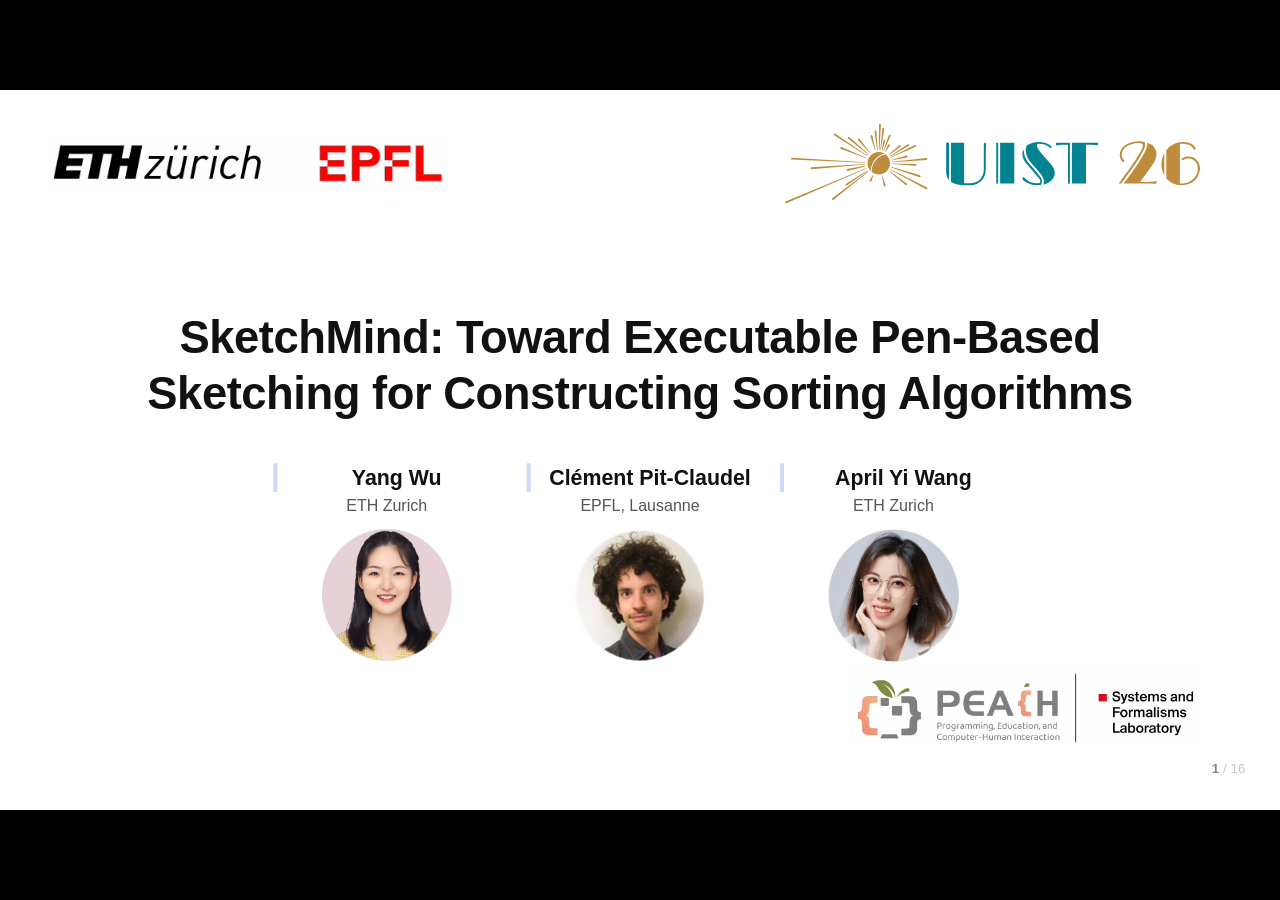
==== commit f2937eb9: "Redirect homepage to SketchMind talk" ====
--- a/index.html
+++ b/index.html
@@ -1,628 +1,15 @@
 <!doctype html>
 <html lang="en">
 <head>
-  <meta name="deck-version" content="2026-10-02 16:45">
-<meta charset="utf-8">
-<meta name="viewport" content="width=device-width">
-<title>From Junior to Senior in the Age of AI</title>
-<link rel="stylesheet" href="css/deck.css?v=90">
-<link rel="stylesheet" href="css/demos.css?v=90">
+  <meta charset="utf-8">
+  <meta name="viewport" content="width=device-width, initial-scale=1">
+  <title>SketchMind · UIST 2026</title>
+  <meta http-equiv="refresh" content="0; url=sketchmind/">
+  <script>
+    window.location.replace('sketchmind/' + window.location.search + window.location.hash);
+  </script>
 </head>
 <body>
-<div id="stage">
-
-  <!-- ======================= PART 0 ======================= -->
-
-  <section class="slide center" data-title="Title" data-min="1">
-    <div class="kicker">April Yi Wang · ETH Zürich</div>
-    <h1>From Junior to Senior<br>in the Age of AI</h1>
-    <aside class="notes">
-      // Slide 1. Open directly.
-      Thank you for having me. I'm April Wang, and my research is at the intersection of HCI and educational technology.
-      Today, I'll talk about how we can design intelligent systems that help people develop expertise.
-      A lot of learning happens while you're trying to get something to work. You try an idea, get stuck, figure out what you misunderstood, and try again. Along the way, you develop judgment.
-      AI changes that process. It can get us to a working solution much faster—but reaching a solution and developing that judgment don't necessarily happen together.
-      That's the tension I want to explore today.
-      // Transition to Slide 2.
-      Recent research gives us a reason to look more closely.
-    </aside>
-  </section>
-
-  <section class="slide" data-title="Why now" data-min="1">
-    <div class="why">
-      <a class="first" href="https://doi.org/10.1145/3706598.3713778" target="_blank" rel="noopener"><img src="assets/m-lee.png" alt="Lee et al., CHI 2025"><span class="src">Lee et al., CHI 2025 · survey of 319 knowledge workers (self-reported)</span></a>
-    </div>
-    <aside class="notes">
-      // Slide 2. The CHI paper only; no beats.
-      A CHI study found that higher confidence in generative AI was associated with less self-reported critical thinking.
-      So when we're confident in AI's answer, what happens to our own thinking?
-      Let's try a small learning task together. I'll introduce a sorting algorithm, then show you an AI-generated solution—and ask you to predict what it does.
-      First, how many of you are familiar with bubble sort?
-      // Pause for hands.
-      Quite a few! Let's try something less familiar: pancake sort.
-    </aside>
-  </section>
-
-  <section class="slide" data-demo="intro" data-title="Pancake sort" data-min="1.5">
-    <div class="intro">
-      <div>
-        <h2>Pancake sort</h2>
-        <p class="rule">You may only flip the top <i>k</i> pancakes.</p>
-        <ol>
-          <li>find the largest pancake<small>k = index of the largest</small></li>
-          <li>flip it to the top<small>flip(k + 1)</small></li>
-          <li>flip it to the bottom<small>flip(n)</small></li>
-          <li>repeat on the rest<small>n = n − 1, repeat</small></li>
-        </ol>
-      </div>
-      <div class="stackbox"></div>
-    </div>
-    <aside class="notes">
-      // Slide 3. Four beats.
-      You have a stack of pancakes of different sizes and one tool, a spatula. You can slide it in anywhere and flip everything above it: the top k pancakes. That's the only move. The goal is to sort the stack, biggest at the bottom.
-      [1] Step one: find the largest pancake in the part you haven't sorted yet. Here it's the 4.
-      [2] Step two: flip it to the top.
-      [3] Step three: flip the whole unsorted part. Now the largest is at the bottom, and we never touch it again.
-      [4] Step four: repeat on the rest.
-      On this particular stack, the rest is already sorted. One round happened to be enough. Remember that—it will matter later.
-      Four steps. Keep those in mind.
-    </aside>
-  </section>
-
-  <section class="slide" data-demo="demo0" data-title="Demo 0 · ChatGPT writes pancake sort (Rust)" data-min="3">
-    <div class="d0">
-      <div class="qtop"></div>
-      <div class="window chatwin"><div class="bar"><i></i><i></i><i></i><span>chat</span></div><div class="chat"></div></div>
-      <div class="window testwin"><div class="bar"><i></i><i></i><i></i><span>tests</span></div><div class="tests"></div></div>
-      <div class="qopts"></div>
-      <div class="poll"><div class="qr"><img src="assets/qr.png" alt="QR"><span class="url">peachlab.inf.ethz.ch/vote</span></div><div class="bars"><div class="bar" data-v="A" data-l="4"><i></i><span class="n">0</span></div><div class="bar" data-v="B" data-l="6"><i></i><span class="n">0</span></div><div class="bar" data-v="C" data-l="8"><i></i><span class="n">0</span></div><div class="total">waiting for votes…</div></div></div>
-    </div>
-    <aside class="notes">
-      // Slide 4. Four beats. Beat 4 is the question with the live poll; key 0 resets it.
-      Let's do what many of us do now: ask a chatbot to write pancake sort for us—even in a programming language we're not familiar with. Let's say Rust.
-      [1] There it is. Ten lines, a confident explanation. It looks plausible.
-      [2] And it passes the tests. Four green ticks. This is a very tempting place to stop.
-      But let's check what we understand.
-      [3] Same code. I've added one line after each flip: print the word "flip."
-      [4] For the input 4, 2, 5, 1, how many times does this print "flip"? A, four. B, six. C, eight. Scan the QR code and vote. I'll give you a moment.
-      // Wait for the bars. Answer: B, six.
-      // Two flips per round, three rounds; in every round the largest is not already at the bottom.
-      Six. Two flips in each of three rounds.
-      Some of you read the code. Some probably replayed the pancakes in your head. Either way, you had to do something beyond looking at the green ticks: predict what the program would do.
-      The code was there. The tests passed. Neither told us whether we understood it.
-      That gap is what I want to talk about.
-    </aside>
-  </section>
-
-  <section class="slide" data-title="How a programmer learns" data-min="2">
-      <div class="brainwrap">
-      <svg class="brain" viewBox="20 0 1080 900">
-        <path class="outline" style="fill:none" d="M 933.0 859.0 C 931.8 858.0 928.5 860.0 925.9 853.1 C 923.4 846.3 920.3 832.1 917.8 818.0 C 915.2 804.0 912.1 788.6 910.7 768.9 C 909.4 749.2 908.6 721.5 909.6 699.9 C 910.5 678.2 912.5 657.4 916.6 639.0 C 920.7 620.7 931.2 599.1 934.1 589.9 C 937.1 580.7 925.8 596.9 934.1 584.0 C 942.5 571.2 972.4 532.4 984.4 512.7 C 996.5 493.0 1001.0 479.9 1006.7 465.9 C 1012.3 451.8 1015.6 438.8 1018.4 428.4 C 1021.1 418.1 1021.9 415.6 1023.1 403.9 C 1024.2 392.2 1025.6 375.2 1025.4 358.2 C 1025.2 341.3 1023.6 316.9 1021.9 302.1 C 1020.1 287.3 1019.2 282.6 1014.9 269.3 C 1010.6 256.1 1002.6 235.8 996.1 222.5 C 989.7 209.3 983.9 200.7 976.3 189.8 C 968.7 178.8 961.6 168.9 950.5 157.0 C 939.4 145.1 923.0 129.5 909.6 118.4 C 896.1 107.3 883.4 98.7 869.8 90.3 C 856.1 81.9 841.1 74.1 827.7 68.1 C 814.2 62.0 803.9 58.1 789.1 54.0 C 774.2 49.9 754.0 45.8 738.8 43.5 C 723.5 41.2 717.9 40.0 697.8 40.0 C 677.7 40.0 640.5 41.2 618.2 43.5 C 596.0 45.8 584.3 48.6 564.4 54.0 C 544.5 59.5 516.8 68.3 498.9 76.3 C 481.0 84.3 470.6 91.9 456.8 102.0 C 442.9 112.1 429.5 122.7 415.8 137.1 C 402.2 151.5 384.0 176.1 374.9 188.6 C 365.7 201.1 364.9 204.0 360.8 212.0 C 356.7 220.0 355.4 221.2 350.3 236.6 C 345.2 252.0 334.3 288.2 330.4 304.4 C 326.5 320.6 327.5 323.3 326.9 333.7 C 326.3 344.0 325.5 354.5 326.9 366.4 C 328.3 378.3 330.4 392.0 335.1 405.0 C 339.8 418.1 351.5 434.7 355.0 444.8 C 358.5 455.0 356.4 460.4 356.2 465.9 C 356.0 471.3 357.1 468.6 353.8 477.6 C 350.5 486.6 344.7 502.3 336.3 519.7 C 327.9 537.1 309.6 568.8 303.5 581.7 C 297.5 594.6 300.4 592.0 300.0 596.9 C 299.6 601.8 300.4 607.3 301.2 611.0 C 302.0 614.7 301.9 616.2 304.7 619.1 C 307.4 622.1 313.3 626.4 317.6 628.5 C 321.8 630.7 324.2 631.2 330.4 632.0 C 336.7 632.8 350.5 632.4 355.0 633.2 C 359.5 634.0 357.3 630.7 357.3 636.7 C 357.3 642.7 353.6 660.1 355.0 669.5 C 356.4 678.8 363.4 684.3 365.5 692.9 C 367.7 701.4 366.1 714.9 367.9 720.9 C 369.6 727.0 374.1 726.4 376.1 729.1 C 378.0 731.9 378.4 728.7 379.6 737.3 C 380.7 745.9 381.1 770.7 383.1 780.6 C 385.0 790.6 387.0 791.7 391.3 797.0 C 395.6 802.3 403.0 808.5 408.8 812.2 C 414.7 815.9 419.9 818.0 426.4 819.2 C 432.8 820.4 442.0 821.2 447.4 819.2 C 452.9 817.3 457.2 809.5 459.1 807.5"/>
-        <g class="mod in">
-          <text class="lbl" x="60" y="372">Information</text>
-          <path class="dash" d="M 250 350 L 465 350 M 250 372 L 465 372 M 250 394 L 465 394"/><path class="head" d="M 457 337 L 485 372 L 457 407"/>
-        </g>
-        <g class="mod stm">
-          <path class="bx" d="M 498.9 298.4 L 534.9 299.3 L 570.8 297.6 L 606.8 298.6 L 642.7 297.8 L 678.6 297.5 L 714.6 298.6 L 715.6 320.5 L 715.1 342.3 L 712.6 364.1 L 712.7 385.9 L 712.5 407.8 L 713.3 429.6 L 678.0 428.9 L 642.7 431.1 L 607.5 431.0 L 572.2 430.3 L 536.9 430.2 L 501.7 431.2 L 502.4 408.2 L 502.0 385.2 L 499.0 362.3 L 500.2 339.3 L 499.9 316.4 L 498.9 293.4"/>
-          <text class="lbl mid" x="607" y="358">Short-term</text><text class="lbl mid" x="607" y="392">memory</text>
-        </g>
-        <g class="mod ltm">
-          <path class="bx" d="M 760.0 228.7 L 798.3 230.0 L 836.6 228.8 L 875.0 229.8 L 913.3 229.6 L 951.6 228.4 L 989.9 228.4 L 990.5 253.9 L 990.2 279.4 L 991.0 304.9 L 992.2 330.4 L 992.1 355.9 L 991.7 381.5 L 953.2 380.1 L 914.5 382.2 L 876.0 381.8 L 837.4 379.6 L 798.8 380.3 L 760.2 379.2 L 760.3 353.3 L 760.0 327.4 L 759.6 301.5 L 761.7 275.5 L 759.1 249.6 L 760.0 223.7"/>
-          <text class="lbl mid" x="875" y="298">Long-term</text><text class="lbl mid" x="875" y="332">memory</text>
-          <path class="dash" d="M 850 390 L 800 530"/><path class="head" d="M 822 525 L 796 540 L 797 512"/>
-        </g>
-        <g class="mod wm">
-          <path class="bx" d="M 619.7 538.8 L 659.8 540.2 L 699.9 537.6 L 740.1 537.6 L 780.2 538.1 L 820.4 539.9 L 860.5 539.1 L 860.0 562.7 L 861.0 586.4 L 860.5 610.1 L 860.8 633.7 L 859.7 657.3 L 859.4 681.0 L 819.4 682.3 L 779.4 680.1 L 739.4 679.3 L 699.3 679.0 L 659.3 679.6 L 619.3 680.2 L 620.8 655.8 L 617.9 631.4 L 618.8 607.0 L 621.0 582.6 L 620.5 558.2 L 619.7 533.8"/>
-          <text class="lbl mid" x="740" y="603">Working</text><text class="lbl mid" x="740" y="637">memory</text>
-          <path class="dash" d="M 640 440 L 690 530"/><path class="head" d="M 668 522 L 693 538 L 692 508"/>
-        </g>
-      </svg>
-        <div class="examples">
-          <div class="beat ex stm"><div class="k">Short-term memory</div><div class="hand">2 3 4 1</div><div class="code">arr[..=max_i].reverse();</div><div class="note">what you just saw</div></div>
-          <div class="beat ex wm"><div class="k">Working memory</div><div class="chips"><span>k = 2</span><span>flip(3)</span><span>flip(4)</span><span class="dim">repeat?</span></div><div class="note">where thinking happens</div></div>
-          <div class="beat ex ltm"><div class="k">Long-term memory</div><div class="chunks"><span>for size in (2..=n).rev()</span><span>arr[..=max_i].reverse()</span><span>max_by_key(|&amp;i| arr[i])</span></div><div class="note">Rust syntax already learned</div></div>
-          <div class="beat ex ai"><div class="k">AI</div><div class="flow">prompt <i>→</i> answer</div><div class="note">nothing passes through working memory · nothing gets stored</div></div>
-        </div>
-      </div>
-    <aside class="notes">
-      // Slide 4. Four beats. Head on the left; example cards on the right.
-      // Treat the diagram as a simplified model, not a literal pipeline.
-      Here's a simplified way to think about that gap.
-      [1] You encounter some information: an array, a line of code, an explanation. Short-term memory lets you briefly hold onto it.
-      [2] Working memory is where you actively work with that information. Hold the position of the largest pancake. Work out what the flip changes. Remember which part is already sorted. But working memory has limited room.
-      [3] What you already know, in long-term memory, makes a difference. If you know Rust, a range or a slice is a familiar chunk. If you don't, understanding the syntax competes with understanding the algorithm.
-      Part of expertise is having those chunks—and knowing when to use them.
-      [4] A chatbot can give you the finished program without requiring you to predict, test, or revise anything. You can still learn from it, but getting the answer doesn't mean you've done the thinking that builds that expertise.
-      Our little poll put some of the thinking back. You had to commit to a prediction.
-      So the question for the tools today is: how do we give learners something to think with, inspect, and revise?
-    </aside>
-  </section>
-
-  <section class="slide center" data-title="Principle" data-min="1">
-    <div class="kicker">A principle</div>
-    <h1>Make thinking debuggable.</h1>
-    <p class="sub"><span class="beat">Externalize it early.</span> <span class="beat">Keep it low-fidelity.</span> <span class="beat">Let it be wrong.</span></p>
-    <aside class="notes">
-      // Slide 5. Three beats, one line each.
-      That gives me my principle: make thinking debuggable.
-      Seeing the code is a start. Debuggable means being able to locate a problem in your understanding and do something about it.
-      Three things follow.
-      [1] Externalize it early. Get the thinking out of your head while you're still forming the solution: a plan, a sketch, a sentence.
-      [2] Keep it low-fidelity. Cheap enough to change, but concrete enough that it can be wrong.
-      [3] And let it be wrong. Give learners a way to discover the problem and revise their own approach.
-      Today, that feedback will take several forms: a label, an explanation, a failing input—and a puppy walking off the screen.
-    </aside>
-  </section>
-
-  <!-- ======================= PART 1 ======================= -->
-
-  <section class="slide" data-title="1.1 How we learn to program" data-min="1">
-    <div class="fid">
-      <div class="zones">
-        <div class="zone high"><div class="chips"><span class="chip">Python</span></div>
-          <pre class="fx code">def pancake_sort(a):
-    for size in range(len(a), 1, -1):
-        k = a.index(max(a[:size]))
-        a[:k+1] = a[:k+1][::-1]
-        a[:size] = a[:size][::-1]</pre></div>
-        <div class="zone mid beat"><div class="chips"><span class="chip">Scratch</span><span class="chip">Parsons problems</span></div>
-          <div class="fx two">
-            <div class="blocks"><div class="blk hat">when <b>←</b> key pressed</div><div class="blk">change x by <i>-10</i></div><div class="blk">if <i>x &lt; -220</i> then</div><div class="blk in">set x to <i>-220</i></div></div>
-            <div class="parsons"><div class="tile">a[:size] = a[:size][::-1]</div><div class="tile">k = a.index(max(a[:size]))</div><div class="tile">for size in range(len(a), 1, -1):</div><div class="tile">a[:k+1] = a[:k+1][::-1]</div></div>
-          </div></div>
-        <div class="zone low beat"><div class="chips"><span class="chip">Pseudocode</span><span class="chip">EiPE</span></div>
-          <pre class="fx pseudo">find the largest pancake
-flip it to the top
-flip it to the bottom
-repeat on the rest</pre></div>
-      </div>
-      <div class="axis"><span>High fidelity</span><span class="line"></span><span>Low fidelity</span></div>
-      <div class="axis sub"><span>expensive to be wrong</span><span></span><span>cheap to be wrong</span></div>
-    </div>
-    <aside class="notes">
-      // Slide 6. Two beats. Python is there from the start; blocks appear on beat 1, pseudocode on beat 2.
-      Programming education already gives us ways to separate reasoning from some of the details of code.
-      On the left, Python: syntax, control flow, all the implementation decisions.
-      [1] Then blocks. Scratch lets you work with program structure without typing syntax. Parsons problems give you the lines and ask you to put them in order.
-      Each representation changes what the learner has to work out.
-      [2] Further to the right, pseudocode—or explaining a program in plain English. David Smith here at Virginia Tech has worked on "explain in plain English."
-      That's where we'll start: learners expressing a solution in their own words, before implementing it.
-      Can a machine help them examine that plan?
-    </aside>
-  </section>
-
-  <section class="slide" data-demo="demo1" data-title="Demo 1 · DBox" data-min="3">
-    <div class="ptag">DBox <span class="sep">|</span> CHI ’25</div>
-    <div class="d1">
-      <div class="window tree">
-        <div class="task">Sort the pancakes. You may only flip the top <em>k</em> pancakes.</div>
-        <div class="box nodes"></div>
-        <div class="toolbar"><span class="btn">Hint</span><span class="btn primary check">Check</span></div>
-      </div>
-      <div class="side"><div class="stackbox"></div><div class="cap">[2, 3, 4, 1]</div></div>
-    </div>
-    <aside class="notes">
-      // Slide 7. Seven beats. The box is the whole solution; steps are slices of it.
-      This is DBox. Here, the learner starts with a plan. The box represents the whole solution, and each step is a slice of it.
-      [1] Two steps: find the largest pancake, flip it to the bottom.
-      That's the whole plan as far as this learner is concerned.
-      [2] Check. In this interaction, the AI doesn't rewrite the plan. It labels the steps.
-      Step one is fine; the dashed border means it could be broken down further. Step two is wrong.
-      [3] The learner cuts that step in two: flip it to the top, then flip it to the bottom.
-      Check. Those operations now make sense.
-      [4] They can keep cutting. "Find the largest" becomes: start with the first element, check each remaining element, update the largest if you find a bigger one.
-      That's already almost code, and the learner wrote every word.
-      // The missing repetition remains unflagged. Don't reveal it yet.
-      One thing we saw in the study was that learners also challenged the system's judgments. When the AI was wrong, they sometimes ignored it or ran their code to check. They had their own reasoning to compare it against.
-      [5] Fold step one back up; we've seen it.
-      [6] Now change just a few words. Instead of "flip it to the top," the learner writes "flip the biggest one."
-      [7] Check. Question mark.
-      Does that mean flip just that pancake? Flip the prefix ending there? Move it somewhere?
-      The words leave the operation unclear.
-      What if the learner could show us what they mean?
-    </aside>
-  </section>
-  <section class="slide" data-demo="demo2" data-title="Demo 2 · Plan Tracing" data-min="2.5">
-    <div class="ptag">Plan Tracing <span class="sep">|</span> SIGCSE ’27</div>
-    <div class="d1 d2v">
-      <div class="window tree">
-        <div class="task"><span class="input">input: <b>—</b></span><span class="trhead">array after</span></div>
-        <div class="box nodes"></div>
-        <div class="toolbar"><span class="btn primary verify">Check</span></div>
-      </div>
-      <div class="side">
-        <div class="stackbox"></div><div class="cap">[2, 3, 4, 1]</div>
-        <div class="window feedback"><div class="bar"><i></i><i></i><i></i><span>AI feedback</span><span class="x">✕</span></div><div class="body"></div></div>
-      </div>
-    </div>
-    <aside class="notes">
-      // Slide 8. Seven beats. Same box; a trace cell on every slice.
-      Plan Tracing. Same plan, same box, same question mark. But now each slice has a cell on the right: what does the array look like after this step?
-      [1] Here's the input: 2, 3, 4, 1.
-      [2] Finding the largest doesn't change the array. Then comes "flip the biggest one."
-      What happens to the numbers?
-      [3] The learner writes: 4, 3, 2, 1.
-      Now we have something concrete: they flipped the first three elements. The question mark stays because we haven't checked yet.
-      [4] Last step: flip the whole stack. 1, 2, 3, 4.
-      Sorted. It looks finished.
-      [5] Check. In this example, the trace gives the AI enough information to interpret that vague step.
-      [6] Now look at the feedback. Seven paragraphs. Buried in there is an important point: this plan never repeats.
-      On 3, 2, 4, 1, the same steps would leave us with 1, 3, 2, 4.
-      [7] Scroll. Scroll. Scroll.
-      The problem is in the explanation. But the most immediate thing on screen is a sorted array.
-      In our study, learners used traces to test and revise their own plans. One described working with the numbers before they could explain the idea in words.
-      But we didn't find better AI feedback.
-      Rather than keep tuning prompts, we wanted to explore a different approach: could we make the trace executable, and check it without a language model?
-    </aside>
-  </section>
-  <section class="slide" data-demo="demo3" data-title="Demo 3 · SketchMind" data-min="5">
-    <div class="ptag">SketchMind <span class="sep">|</span> UIST ’26</div>
-    <div class="d3">
-      <div class="window tablet">
-        <div class="pens">
-          <span class="pen" data-pen="data" style="--pc:#555"><i></i>Data</span>
-          <span class="pen" data-pen="fm" style="--pc:#e8862a"><i></i>find_max</span>
-          <span class="pen" data-pen="fl" style="--pc:#8e5bd6"><i></i>flip</span>
-          <span class="sep"></span><span class="lbl">user created</span><span class="userpen"></span>
-          <span class="spacer"></span>
-          <span class="views"><span data-v="value" class="on">value</span><span data-v="index">index</span><span data-v="param">param</span></span>
-          <span class="done">Check</span>
-        </div>
-        <div class="body">
-          <div class="canvas"><svg class="sheet" viewBox="0 0 1000 795"></svg>
-            <div class="hint"><span class="spark">✦</span>Hmmm, what if we make a small change to the input.</div></div>
-          <div class="plan"><div class="hdr">plan <span class="try">Try [3, 2, 4, 1]</span><span class="merge">Merge</span></div></div>
-        </div>
-      </div>
-      <svg class="cursor" viewBox="0 0 100 100"><g transform="translate(4,96) rotate(45)"><path d="M0 0 L-8 -20 L8 -20 Z" fill="#f2dcb8" stroke="#222" stroke-width="2.2" stroke-linejoin="round"/><path d="M0 0 L-3 -8 L3 -8 Z" fill="#222"/><rect x="-8" y="-78" width="16" height="58" rx="2.5" fill="#fff" stroke="#222" stroke-width="2.2"/><rect x="-8" y="-78" width="16" height="9" rx="2.5" fill="#cfcfcf" stroke="#222" stroke-width="2.2"/><line x1="-2" y1="-70" x2="-2" y2="-26" stroke="#ddd" stroke-width="2"/></g></svg>
-    </div>
-    <aside class="notes">
-      // Slide 9. Fourteen beats. Longest demo.
-      // If behind, compress beats 11–14 into one view switch and the closing sentence; preserve the move from a concrete example to a general procedure.
-      SketchMind. A pen, a tablet, and the same four steps.
-      Instead of asking an AI to judge the plan, we run it—and look for an input that breaks it.
-      [1] The learner writes the numbers. They're recognized; this is an array now. On the right, a trace starts: one line per operation.
-      [2] Pick the find-max pen, draw across the numbers. The 4 lights up. One line in the trace.
-      [3] The flip pen, across the first three. They move. Another line.
-      [4] Flip across all four. Sorted. Three lines, and the learner is done.
-      Same place we were in the last demo.
-      [5] Check. Instead of an explanation, a small change to the input.
-      [6] One tap. The input becomes 3, 2, 4, 1. The procedure stays the same.
-      [7] Replay. Find max. Flip three. Flip all.
-      1, 3, 2, 4. Not sorted.
-      Now the missing repetition has a visible consequence.
-      We saw this in our study too. One learner's bubble sort worked on the first input. A small change exposed a missing comparison—and they went back and added it.
-      [8] Here, the learner needs another round. Rather than rebuild those operations, they select the three steps and merge them.
-      One reusable procedure. Their own pen.
-      [9] Pick it up. Apply it to the first three numbers. The machine performs the round they defined.
-      [10] Then the first two. Sorted.
-      They've built the repetition through concrete actions. But so far, it's still a solution on four numbers.
-      [11] How do we get from this example to an algorithm?
-      [12] Switch to index view. Same operations, now expressed through positions rather than values.
-      The rounds have the same structure. What changes is the range.
-      [13] Merge that repeated structure into a loop.
-      [14] In parameter view: from n minus one down to one.
-      Now the procedure can describe a stack of a different size.
-      This is pancake sort, the thing the chatbot wrote in Demo 0, except this learner can point at every line and say where it came from.
-      No language model judged the plan here. The operations have defined behavior, and the checker searches for a failing input.
-      That works in this constrained world of arrays and sorting. But many people learn programming because they want to make something visual.
-      What should a useful step look like for them?
-    </aside>
-  </section>
-  <section class="slide" data-demo="demo4" data-title="Demo 4 · VisDeCode" data-min="1.5">
-    <div class="ptag">VisDeCode <span class="sep">|</span> Ongoing</div>
-    <div class="d4">
-      <div class="hero">
-        <div class="pair">
-          <canvas class="big" width="900" height="624"></canvas>
-          <pre class="impl">int n = 4;
-float[] ys = new float[n];
-
-void pancake(float x, float y) {
-  fill(200, 138, 58);
-  ellipse(x, y + 10, 200, 70);   // edge
-  ellipse(x, y, 200, 70);        // top
-  fill(139, 74, 18);
-  ellipse(x, y - 6, 144, 44);    // syrup
-  rect(x - 40, y, 6, 30);        // drips
-  rect(x + 10, y, 6, 40);
-  fill(240, 200, 60);
-  rect(x - 14, y - 30, 28, 18);  // butter
-}
-
-void draw() {
-  for (int i = 0; i &lt; n; i++)
-    ys[i] = height/2 - i*24;
-  for (int i = 0; i &lt; n; i++)
-    pancake(width/2, ys[i]);
-}</pre>
-        </div>
-        <div class="cap">Draw a pancake in Processing.</div>
-      </div>
-      <div class="task"><canvas class="target" width="300" height="208"></canvas><div>Draw a pancake in Processing.<div class="muted">Two ways to break it into steps.</div></div></div>
-      <div class="cols">
-        <div class="col code"><h3>code-based <small>one code change per step</small></h3></div>
-        <div class="col vis"><h3>visual-based <small>one visible change per step</small></h3></div>
-      </div>
-    </div>
-    <aside class="notes">
-      // Slide 10. One beat. Keep it to about a minute.
-      A different task: draw a pancake in Processing.
-      [1] Here are two ways to break the implementation into steps.
-      On the left, by code structure: declare the array—nothing on the canvas. Fill the array—nothing. Define the function—still nothing. Then everything appears at once.
-      On the right, by what you can see: one pancake, then thickness and butter, then syrup, then the stack.
-      Same final picture. Same final code. A different route through it.
-      In our workshops, learners described how visible intermediate results helped them understand the next step and try it themselves.
-      That's VisDeCode: make each step produce a change the learner can inspect.
-      So far, we've focused on helping learners express and check a solution. But when AI can fill in the gaps, we also have to ask: which decisions should it make?
-    </aside>
-  </section>
-  <section class="slide" data-demo="demo5" data-title="Demo 5 · Scratch" data-min="2.5">
-    <div class="ptag">ScratchStoryboard <span class="sep">|</span> Ongoing</div>
-    <div class="d5">
-      <div class="task"><span class="lbl">Task</span><span class="q"></span></div>
-      <div class="grid">
-        <div class="window panel">
-          <div class="bar"><i></i><i></i><i></i><span>preview</span><span class="toggle"><span data-m="plan" class="on">Plan</span><span data-m="code">Code</span></span><span class="spacer"></span><span class="check">Check</span></div>
-          <div class="content">
-            <div class="planlist"></div>
-            <div class="codeview"><div class="blocks"></div><div class="planlist mini"></div></div>
-          </div>
-        </div>
-        <div class="stagebox">
-          <canvas width="1440" height="1080"></canvas>
-          <div class="keys"><span class="l">←</span><span class="r">→</span></div>
-          <div class="hint"><span class="spark">✦</span>Hmmm, how about this…</div>
-        </div>
-      </div>
-    </div>
-    <aside class="notes">
-      // Slide 11. Five beats. Key moment is beat 3: the puppy walks off. Let it sit.
-      A task for a child: design a game where a puppy catches falling pancakes.
-      The child describes it in a sentence.
-      [1] AI can turn that sentence into a preview. On the left, the plan it interpreted. On the right, the game.
-      [2] Left, right. The puppy catches. It works.
-      But the sentence didn't specify everything.
-      [3] Try holding left.
-      // Pause. Say nothing until the puppy is gone.
-      What happens at the edge of the screen?
-      The child never specified that. The AI chose a behavior. Now there's a decision the child can inspect—and make.
-      [4] Add a line: if the puppy reaches the edge, keep it there.
-      Now it stops. Still catches.
-      In our study with educators, an incomplete plan wasn't automatically a reason to withhold a preview. Sometimes seeing what happens could help a child decide what they wanted. Other times, educators wanted clarification first.
-      [5] Now switch to code mode. The blocks are the child's to build, and the plan tracks their progress.
-      The preview gives them something to examine. They still implement the game.
-      The design question is when AI's help creates an opportunity to reason—and when it quietly takes that opportunity away.
-    </aside>
-  </section>
-  <section class="slide" data-title="Part 1 close" data-min="1">
-    <div class="recap">
-      <p class="motto">Make thinking debuggable.</p>
-      <p class="motto2">Externalize it early. Keep it low-fidelity. Let it be wrong.</p>
-      <table class="mat">
-        <thead><tr><th></th><th>externalize through</th><th>be wrong through</th></tr></thead>
-        <tbody>
-          <tr><td class="who">DBox</td><td>natural language</td><td>natural language</td></tr>
-          <tr><td class="who">Plan Tracing</td><td>natural language + tracing</td><td>natural language</td></tr>
-          <tr><td class="who">SketchMind</td><td>sketch + tracing</td><td>tracing</td></tr>
-        </tbody>
-      </table>
-    </div>
-    <aside class="notes">
-      // Slide 12. Static. About thirty seconds.
-      Three tools, two questions: how does the learner express their thinking, and how can they check it?
-      DBox: a plan in words, with feedback on its steps.
-      Plan Tracing: concrete states alongside those words. Helpful for learners' reasoning, but the AI feedback remained a problem.
-      SketchMind: executable actions, with a counterexample replayed through the learner's own procedure.
-      Across these designs, we moved toward feedback the learner could inspect directly.
-      Make thinking debuggable: externalize it early, keep it cheap to revise, and make mistakes useful.
-      But everything so far has focused on one learner and one machine. Expertise also grows through other people.
-    </aside>
-  </section>
-
-  <!-- ======================= PART 2 ======================= -->
-
-  <section class="slide" data-title="2.1 Nobody becomes senior alone" data-min="1">
-    <div class="crowd">
-      <svg viewBox="0 0 1920 1080" class="crowdsvg">
-        <defs><symbol id="headsym" viewBox="150 30 900 850"><path class="outline" style="fill:none;stroke:#1a1a1a;stroke-width:var(--sw,6px);stroke-linejoin:round;stroke-linecap:round" d="M 933.0 859.0 C 931.8 858.0 928.5 860.0 925.9 853.1 C 923.4 846.3 920.3 832.1 917.8 818.0 C 915.2 804.0 912.1 788.6 910.7 768.9 C 909.4 749.2 908.6 721.5 909.6 699.9 C 910.5 678.2 912.5 657.4 916.6 639.0 C 920.7 620.7 931.2 599.1 934.1 589.9 C 937.1 580.7 925.8 596.9 934.1 584.0 C 942.5 571.2 972.4 532.4 984.4 512.7 C 996.5 493.0 1001.0 479.9 1006.7 465.9 C 1012.3 451.8 1015.6 438.8 1018.4 428.4 C 1021.1 418.1 1021.9 415.6 1023.1 403.9 C 1024.2 392.2 1025.6 375.2 1025.4 358.2 C 1025.2 341.3 1023.6 316.9 1021.9 302.1 C 1020.1 287.3 1019.2 282.6 1014.9 269.3 C 1010.6 256.1 1002.6 235.8 996.1 222.5 C 989.7 209.3 983.9 200.7 976.3 189.8 C 968.7 178.8 961.6 168.9 950.5 157.0 C 939.4 145.1 923.0 129.5 909.6 118.4 C 896.1 107.3 883.4 98.7 869.8 90.3 C 856.1 81.9 841.1 74.1 827.7 68.1 C 814.2 62.0 803.9 58.1 789.1 54.0 C 774.2 49.9 754.0 45.8 738.8 43.5 C 723.5 41.2 717.9 40.0 697.8 40.0 C 677.7 40.0 640.5 41.2 618.2 43.5 C 596.0 45.8 584.3 48.6 564.4 54.0 C 544.5 59.5 516.8 68.3 498.9 76.3 C 481.0 84.3 470.6 91.9 456.8 102.0 C 442.9 112.1 429.5 122.7 415.8 137.1 C 402.2 151.5 384.0 176.1 374.9 188.6 C 365.7 201.1 364.9 204.0 360.8 212.0 C 356.7 220.0 355.4 221.2 350.3 236.6 C 345.2 252.0 334.3 288.2 330.4 304.4 C 326.5 320.6 327.5 323.3 326.9 333.7 C 326.3 344.0 325.5 354.5 326.9 366.4 C 328.3 378.3 330.4 392.0 335.1 405.0 C 339.8 418.1 351.5 434.7 355.0 444.8 C 358.5 455.0 356.4 460.4 356.2 465.9 C 356.0 471.3 357.1 468.6 353.8 477.6 C 350.5 486.6 344.7 502.3 336.3 519.7 C 327.9 537.1 309.6 568.8 303.5 581.7 C 297.5 594.6 300.4 592.0 300.0 596.9 C 299.6 601.8 300.4 607.3 301.2 611.0 C 302.0 614.7 301.9 616.2 304.7 619.1 C 307.4 622.1 313.3 626.4 317.6 628.5 C 321.8 630.7 324.2 631.2 330.4 632.0 C 336.7 632.8 350.5 632.4 355.0 633.2 C 359.5 634.0 357.3 630.7 357.3 636.7 C 357.3 642.7 353.6 660.1 355.0 669.5 C 356.4 678.8 363.4 684.3 365.5 692.9 C 367.7 701.4 366.1 714.9 367.9 720.9 C 369.6 727.0 374.1 726.4 376.1 729.1 C 378.0 731.9 378.4 728.7 379.6 737.3 C 380.7 745.9 381.1 770.7 383.1 780.6 C 385.0 790.6 387.0 791.7 391.3 797.0 C 395.6 802.3 403.0 808.5 408.8 812.2 C 414.7 815.9 419.9 818.0 426.4 819.2 C 432.8 820.4 442.0 821.2 447.4 819.2 C 452.9 817.3 457.2 809.5 459.1 807.5"/><g class="inner" style="visibility: var(--inner, visible)"><path class="bx" style="fill:#fff;stroke:#1a1a1a;stroke-width:5px;stroke-linejoin:round" d="M 498.9 298.4 L 534.9 299.3 L 570.8 297.6 L 606.8 298.6 L 642.7 297.8 L 678.6 297.5 L 714.6 298.6 L 715.6 320.5 L 715.1 342.3 L 712.6 364.1 L 712.7 385.9 L 712.5 407.8 L 713.3 429.6 L 678.0 428.9 L 642.7 431.1 L 607.5 431.0 L 572.2 430.3 L 536.9 430.2 L 501.7 431.2 L 502.4 408.2 L 502.0 385.2 L 499.0 362.3 L 500.2 339.3 L 499.9 316.4 L 498.9 293.4"/><path class="bx" style="fill:#fff;stroke:#1a1a1a;stroke-width:5px;stroke-linejoin:round" d="M 760.0 228.7 L 798.3 230.0 L 836.6 228.8 L 875.0 229.8 L 913.3 229.6 L 951.6 228.4 L 989.9 228.4 L 990.5 253.9 L 990.2 279.4 L 991.0 304.9 L 992.2 330.4 L 992.1 355.9 L 991.7 381.5 L 953.2 380.1 L 914.5 382.2 L 876.0 381.8 L 837.4 379.6 L 798.8 380.3 L 760.2 379.2 L 760.3 353.3 L 760.0 327.4 L 759.6 301.5 L 761.7 275.5 L 759.1 249.6 L 760.0 223.7"/><path class="bx" style="fill:#fff;stroke:#1a1a1a;stroke-width:5px;stroke-linejoin:round" d="M 619.7 538.8 L 659.8 540.2 L 699.9 537.6 L 740.1 537.6 L 780.2 538.1 L 820.4 539.9 L 860.5 539.1 L 860.0 562.7 L 861.0 586.4 L 860.5 610.1 L 860.8 633.7 L 859.7 657.3 L 859.4 681.0 L 819.4 682.3 L 779.4 680.1 L 739.4 679.3 L 699.3 679.0 L 659.3 679.6 L 619.3 680.2 L 620.8 655.8 L 617.9 631.4 L 618.8 607.0 L 621.0 582.6 L 620.5 558.2 L 619.7 533.8"/>
-            <path class="dash" style="fill:none;stroke:#1a1a1a;stroke-width:5px;stroke-dasharray:10 10;stroke-linecap:round" d="M 640 440 L 690 530"/><path class="dash" style="fill:none;stroke:#1a1a1a;stroke-width:5px;stroke-dasharray:10 10;stroke-linecap:round" d="M 850 390 L 800 530"/><text class="lbl mid" style="font-size:28px;font-weight:600;fill:#1a1a1a;text-anchor:middle" x="607" y="358">Short-term</text><text class="lbl mid" style="font-size:28px;font-weight:600;fill:#1a1a1a;text-anchor:middle" x="607" y="392">memory</text><text class="lbl mid" style="font-size:28px;font-weight:600;fill:#1a1a1a;text-anchor:middle" x="875" y="298">Long-term</text><text class="lbl mid" style="font-size:28px;font-weight:600;fill:#1a1a1a;text-anchor:middle" x="875" y="332">memory</text><text class="lbl mid" style="font-size:28px;font-weight:600;fill:#1a1a1a;text-anchor:middle" x="740" y="603">Working</text><text class="lbl mid" style="font-size:28px;font-weight:600;fill:#1a1a1a;text-anchor:middle" x="740" y="637">memory</text></g></symbol></defs>
-        <g class="others beat" transform="translate(0,70)">
-          <use href="#headsym" x="181" y="153" width="210" height="200"/>
-          <use href="#headsym" x="399" y="128" width="210" height="200"/>
-          <use href="#headsym" x="677" y="147" width="210" height="200"/>
-          <use href="#headsym" x="921" y="135" width="210" height="200"/>
-          <use href="#headsym" x="1169" y="143" width="210" height="200"/>
-          <use href="#headsym" x="1418" y="130" width="210" height="200"/>
-          <use href="#headsym" x="1663" y="137" width="210" height="200"/>
-          <use href="#headsym" x="113" y="454" width="210" height="200"/>
-          <use href="#headsym" x="371" y="441" width="210" height="200"/>
-          <use href="#headsym" x="603" y="434" width="210" height="200"/>
-          <use href="#headsym" x="1088" y="427" width="210" height="200"/>
-          <use href="#headsym" x="1354" y="435" width="210" height="200"/>
-          <use href="#headsym" x="1601" y="451" width="210" height="200"/>
-          <use href="#headsym" x="166" y="742" width="210" height="200"/>
-          <use href="#headsym" x="406" y="727" width="210" height="200"/>
-          <use href="#headsym" x="659" y="730" width="210" height="200"/>
-          <use href="#headsym" x="915" y="754" width="210" height="200"/>
-          <use href="#headsym" x="1171" y="731" width="210" height="200"/>
-          <use href="#headsym" x="1429" y="748" width="210" height="200"/>
-          <use href="#headsym" x="1673" y="751" width="210" height="200"/>
-        </g>
-        <g class="links beat" transform="translate(0,70)">
-          <line x1="395" y1="222" x2="396" y2="219"/>
-          <line x1="613" y1="215" x2="673" y2="220"/>
-          <line x1="891" y1="222" x2="917" y2="219"/>
-          <line x1="756" y1="328" x2="734" y2="412"/>
-          <line x1="1004" y1="317" x2="982" y2="417"/>
-          <line x1="1383" y1="218" x2="1414" y2="215"/>
-          <line x1="1245" y1="324" x2="1222" y2="406"/>
-          <line x1="1632" y1="213" x2="1659" y2="214"/>
-          <line x1="1501" y1="313" x2="1480" y2="412"/>
-          <line x1="1747" y1="320" x2="1726" y2="428"/>
-          <line x1="237" y1="637" x2="252" y2="718"/>
-          <line x1="585" y1="518" x2="599" y2="517"/>
-          <line x1="489" y1="625" x2="498" y2="702"/>
-          <line x1="817" y1="516" x2="851" y2="518"/>
-          <line x1="727" y1="617" x2="744" y2="707"/>
-          <line x1="980" y1="623" x2="1001" y2="731"/>
-          <line x1="1302" y1="510" x2="1350" y2="512"/>
-          <line x1="1221" y1="608" x2="1249" y2="710"/>
-          <line x1="1483" y1="617" x2="1510" y2="726"/>
-          <line x1="1730" y1="633" x2="1754" y2="729"/>
-          <line x1="380" y1="816" x2="402" y2="813"/>
-          <line x1="619" y1="808" x2="655" y2="809"/>
-          <line x1="872" y1="819" x2="912" y2="825"/>
-          <line x1="1129" y1="826" x2="1168" y2="820"/>
-          <line x1="1385" y1="817" x2="1425" y2="822"/>
-          <line x1="1643" y1="830" x2="1669" y2="830"/>
-        </g>
-        <g class="ask beat">
-          <path class="bub" d="M 1040 36 h 560 a 18 18 0 0 1 18 18 v 96 a 18 18 0 0 1 -18 18 h -340 l -40 40 l -6 -40 h -174 a 18 18 0 0 1 -18 -18 v -96 a 18 18 0 0 1 18 -18 z"/>
-          <text class="q" x="1070" y="84">Why does pancake sort run faster on an</text>
-          <text class="q" x="1070" y="126">unsorted array than on a sorted one?</text>
-        </g>
-        <use class="me" href="#headsym" x="110" y="90" width="900" height="850"/>
-      </svg>
-    </div>
-    <aside class="notes">
-      // Slide 13. Three beats. The head shrinks into a crowd.
-      This is the same head from before.
-      [1] Zoom out, and it's one among many.
-      [2] Other people challenge our assumptions, share approaches we wouldn't have considered, and notice details we miss.
-      A colleague asks why. Someone on a forum spots the important number in your question.
-      [3] Here's a different sorting problem: a program runs faster on unsorted data than on sorted data.
-      You can measure it, but you can't explain it.
-      Where do you go?
-    </aside>
-  </section>
-  <section class="slide" data-demo="demo6" data-title="Demo 6 · ChatCommunity" data-min="2.5">
-    <div class="ptag">ChatCommunity <span class="sep">|</span> CSCW ’26 Best Paper 🏆</div>
-    <div class="d6">
-      <div class="cols">
-        <div class="window col gpt"><div class="bar"><i></i><i></i><i></i><span></span></div><div class="body"><div class="uq"><span class="avatar">🐑</span><span class="qt">Pancake sort on a sorted array should do zero flips. But when I test it, the <b>unsorted</b> array runs faster — <code>unsorted: 3 h</code> <code>sorted: 6 h</code> on 600,000 strings. Why?</span></div><div class="ans"></div></div></div>
-        <div class="window col thread"><div class="bar"><i></i><i></i><i></i><span>stackoverflow.com/questions/75779984</span></div><div class="body"></div></div>
-        <div class="window col cc"><div class="bar"><i></i><i></i><i></i><span>ChatCommunity</span></div><div class="body"><div class="uq"><span class="avatar">🐑</span><span class="qt">Pancake sort on a sorted array should do zero flips. But when I test it, the <b>unsorted</b> array runs faster — <code>unsorted: 3 h</code> <code>sorted: 6 h</code> on 600,000 strings. Why?</span></div><div class="ans"></div><div class="srcs"></div></div></div>
-      </div>
-      <div class="chart"><img src="assets/so-questions.png" alt=""></div>
-    </div>
-    <aside class="notes">
-      // Slide 14. Three beats.
-      // Stack Overflow thread is on screen from the start.
-      // The thread illustrates the idea; the ChatCommunity studies used Kaggle.
-      Here's a real question on Stack Overflow.
-      The first answer suggests the usual suspects: machine load, repeated measurements, JVM warm-up.
-      Then Kelly looks at the actual times: three hours and six hours. Repeating that fifty times would take hundreds of hours.
-      Her answer examines the particular data: sorted strings with long shared prefixes, and the effect of rearranging references on memory access.
-      Someone looked closely at the case.
-      [1] Now ask a chatbot the same question.
-      Warm-up. JIT. Use a benchmark harness.
-      Plausible advice. But in this answer, the important details haven't changed the diagnosis.
-      [2] Meanwhile, look at the decline in questions being asked on Stack Overflow.
-      This chart alone doesn't tell us how much of the change AI caused. But it makes the question urgent: if we increasingly ask in private, what happens to the public conversations others learn from?
-      // Let the chart sit briefly.
-      [3] ChatCommunity explores a bridge back.
-      Here, the response draws on the community discussion, explains why the timings matter, and points back to the people behind the answer.
-      We studied this approach on Kaggle. Alongside the answer, learners could see the original posts, their authors, and community context.
-      Participants described wanting to follow those sources. For deeper contributions, they often wanted to visit the community and read the full discussion first.
-    </aside>
-  </section>
-  <!-- ======================= PART 3 ======================= -->
-
-  <section class="slide" data-title="Beyond programmers" data-min="0.5">
-    <div class="center-h"><h2 class="big">Everything today was about programmers.<br><span class="muted">The next question is everyone else.</span></h2></div>
-    <aside class="notes">
-      // Slide 15. Static. Thirty seconds.
-      Pancake sort was the example. The larger question reaches beyond programming.
-      Many students will never write production code, but they will work with systems that generate plans, analyses, and decisions.
-      They need ways to examine what those systems do, recognize assumptions, and test whether an answer holds up.
-      The same design question follows us: what can a person inspect, challenge, and revise?
-    </aside>
-  </section>
-  <section class="slide" data-title="The lab" data-min="1">
-    <div class="lab">
-      <h3 class="labname">Programming, Education, and Computer-Human Interaction (<b>PEACH</b>) Lab</h3>
-      <div class="photowrap"><img class="photo" src="assets/team.jpg" alt="PEACH Lab"><a class="url" href="https://peachlab.inf.ethz.ch/" target="_blank" rel="noopener">peachlab.inf.ethz.ch</a></div>
-      <div class="side">
-        <h2>From Junior to Senior in the Age of AI</h2>
-        <div class="agenda"><div class="a">Make thinking debuggable.</div><div class="s">representations · feedback</div></div>
-        <div class="agenda"><div class="a">Keep learning social.</div><div class="s">learning from and with others · AI as a peer</div></div>
-        <div class="agenda"><div class="a">Redefine expertise.</div><div class="s">human–AI collaboration · AI literacy</div></div>
-      </div>
-    </div>
-    <aside class="notes">
-      // Slide 16. Static. About a minute.
-      These questions shape our work in PEACH at ETH Zurich.
-      First, make thinking debuggable. Design representations and feedback that help people develop and examine their own ideas.
-      Second, keep learning social. Help AI connect people to the knowledge and reasoning of others—and create opportunities to contribute.
-      Third, rethink expertise. Working with AI involves deciding what to delegate, what to check, and when you need to investigate further.
-      That connects our programming education work with human-AI collaboration and our work in schools.
-    </aside>
-  </section>
-
-  <!-- ======================= ENDING ======================= -->
-
-  <section class="slide" data-title="HCI in Switzerland" data-min="0.5">
-    <div class="visit">
-      <h2>HCI in Switzerland</h2>
-      <div class="sites2">
-        <a class="site" href="https://hci.ethz.ch/" target="_blank" rel="noopener"><img src="assets/ethhci.png" alt=""><span>hci.ethz.ch · The HCI community at ETH Zurich</span></a>
-        <a class="site" href="https://swisschi.acm.org/" target="_blank" rel="noopener"><img src="assets/swisschi.png" alt=""><span>swisschi.acm.org · Swiss ACM SIGCHI Chapter</span></a>
-      </div>
-    </div>
-    <aside class="notes">
-      // Slide 17. Static. Fifteen to twenty seconds. Both cards link to the live sites.
-      If these questions interest you, these links introduce the wider HCI community at ETH and the Swiss SIGCHI chapter.
-      There are people working across computer science, education, architecture, and the social sciences. We'd love to connect.
-    </aside>
-  </section>
-  <section class="slide" data-title="Visit" data-min="0.5">
-    <div class="visit"><h2>We welcome your visit.</h2><img class="main" src="assets/visit.png" alt="Zurich: the Greater Zurich Area map, the Alps, fondue, and the ETH main building"></div>
-    <aside class="notes">
-      // Slide 18. Static. Fifteen to twenty seconds.
-      And come visit us in Zurich.
-      Students: get in touch about a thesis or an internship. Researchers: come share what you're working on.
-      There's plenty to talk about—and the mountains are nearby.
-    </aside>
-  </section>
-  <section class="slide" data-title="Ending" data-min="0.5">
-    <div class="ending">
-      <div class="top"><h1>From Junior to Senior in the Age of AI:<br>Make Thinking Debuggable</h1></div>
-      <div class="works">
-        <div class="lbl">Works featured</div>
-        <div class="w"><a href="https://peachlab.inf.ethz.ch/projects/dbox/" target="_blank" rel="noopener">DBox: Scaffolding Algorithmic Programming Learning through Learner-LLM Co-Decomposition</a><span class="au">Shuai Ma, Junling Wang, Yuanhao Zhang, Xiaojuan Ma, April Yi Wang</span><span class="ve">CHI 2025</span></div>
-        <div class="w"><a href="https://peachlab.inf.ethz.ch/projects/plantracing/" target="_blank" rel="noopener">A Plan-Tracing Interface for AI-Supported Algorithm Planning</a><span class="au">Yoshee Jain, Heejin Do, Zihan Wu, April Yi Wang</span><span class="ve">SIGCSE 2027</span></div>
-        <div class="w"><a href="https://peachlab.inf.ethz.ch/projects/sketchmind/" target="_blank" rel="noopener">SketchMind: Toward Executable Pen-Based Sketching for Constructing Sorting Algorithms</a><span class="au">Yang Wu, Clément Pit-Claudel, April Yi Wang</span><span class="ve">UIST 2026</span></div>
-        <div class="w"><a href="https://peachlab.inf.ethz.ch/projects/chatcommunity/" target="_blank" rel="noopener">Bridging Instead of Replacing Online Coding Communities with AI through Community-Enriched Chatbot Designs</a><span class="au">Junling Wang, Lahari Goswami, Gustavo Umbelino, Kiara Chau, Mrinmaya Sachan, April Yi Wang</span><span class="ve">CSCW 2026 · Best Paper 🏆</span></div>
-      </div>
-    </div>
-    <aside class="notes">
-      // Slide 19. Static. Return clearly to the opening question.
-      So how does a junior become senior when AI can write the code?
-      We still need opportunities to predict, test, revise, and learn from other people.
-      AI changes where those opportunities happen. Our job is to design tools that preserve them—and make the thinking debuggable.
-      Thank you.
-    </aside>
-  </section>
-
-  <div id="fallback"><div class="tag">fallback</div><img alt=""></div>
-  <div id="progress"></div>
-  <div id="foot"><img class="logo" src="assets/eth-logo.png" alt="ETH Zürich" onerror="this.replaceWith(Object.assign(document.createElement('span'),{className:'logo-text',textContent:'ETH zürich'}))"><span class="sep"></span><span>From Junior to Senior in the Age of AI</span><span class="sep"></span><span>April Wang</span><span class="sep"></span><a href="https://peachlab.inf.ethz.ch" target="_blank" rel="noopener">peachlab.inf.ethz.ch</a><span class="sep"></span><span>CHCI@VT</span><span class="sep"></span><span>10.2.2026</span></div>
-  <div id="hud"></div>
-  <div id="toc"></div>
-</div>
-
-<script src="js/deck.js?v=90"></script>
-<script src="js/stack.js?v=90"></script>
-<script src="js/intro.js?v=90"></script>
-<script src="js/poll.js?v=90"></script>
-  <script src="js/demo0.js?v=90"></script>
-<script src="js/demo1.js?v=90"></script>
-<script src="js/demo2.js?v=90"></script>
-<script src="js/demo3.js?v=90"></script>
-<script src="js/demo4.js?v=90"></script>
-<script src="js/demo5.js?v=90"></script>
-<script src="js/demo6.js?v=90"></script>
+  <p><a href="sketchmind/">Open SketchMind · UIST 2026</a></p>
 </body>
 </html>
-
